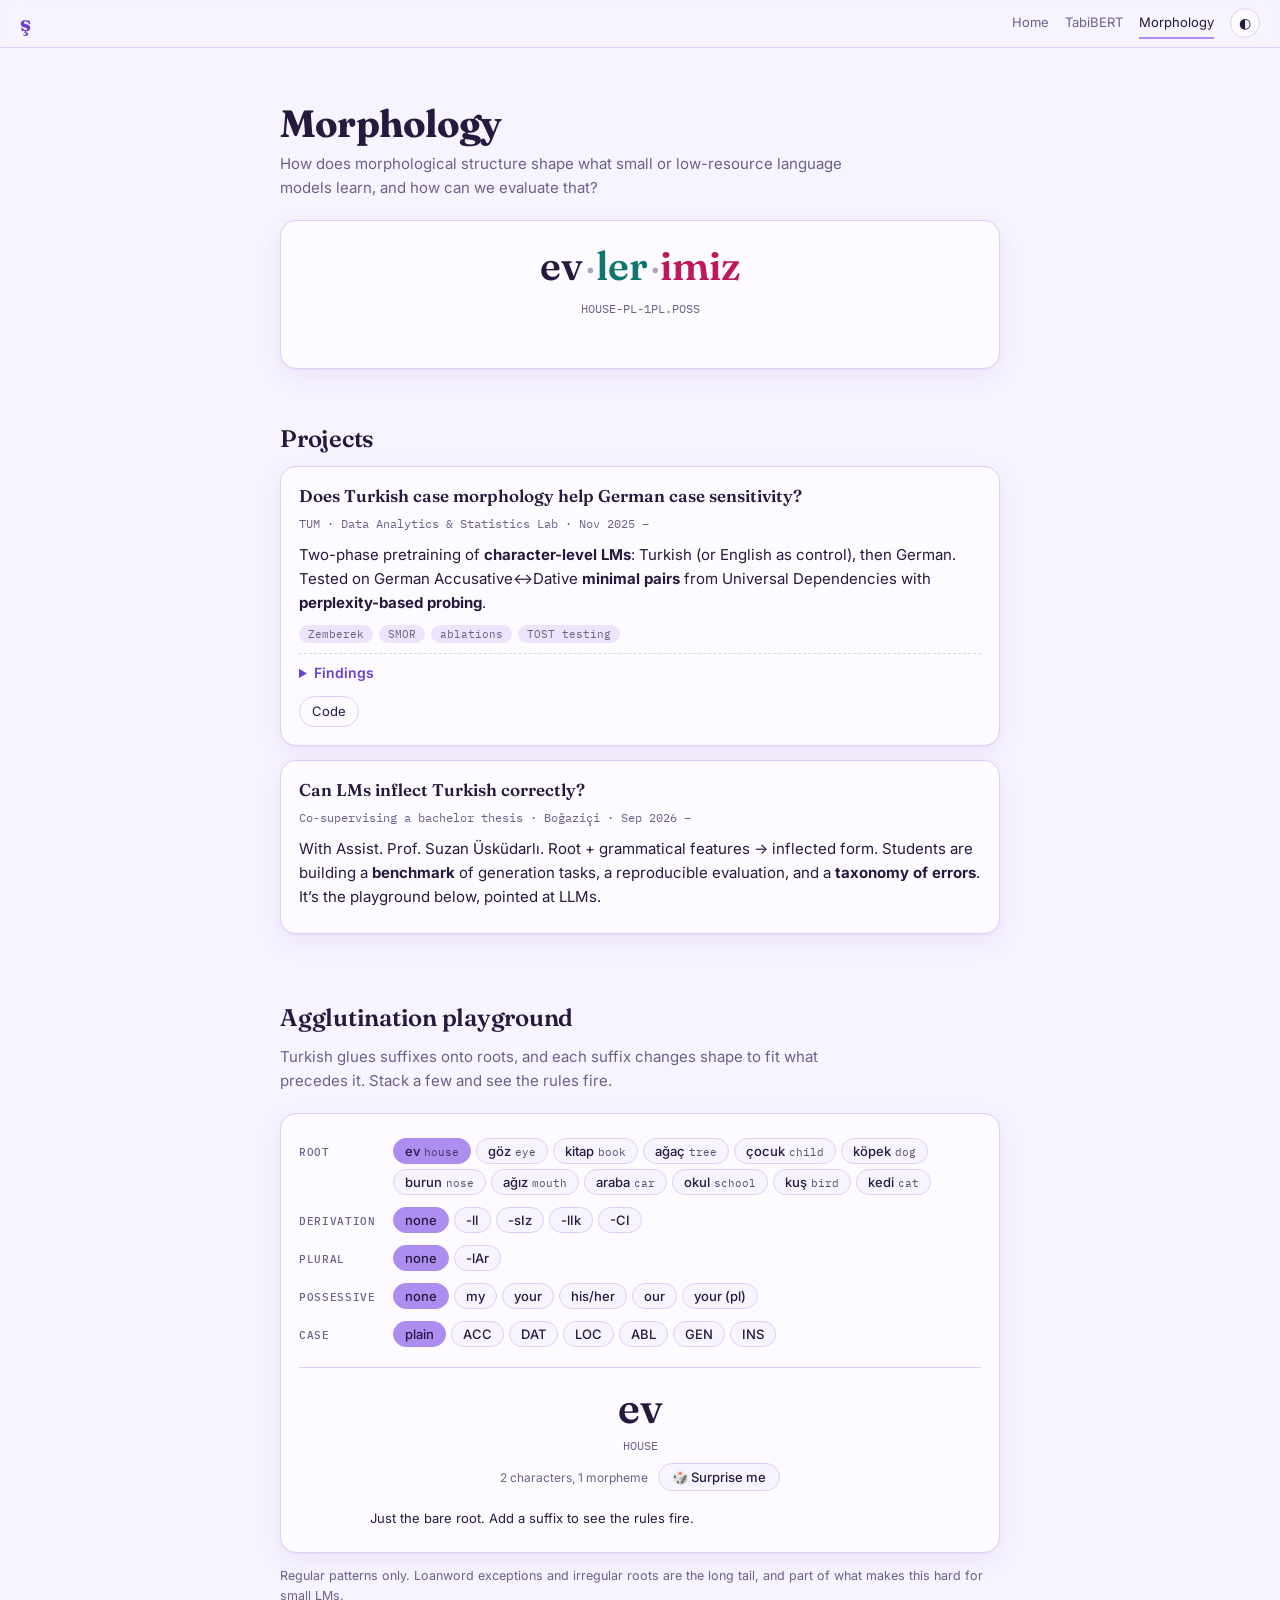
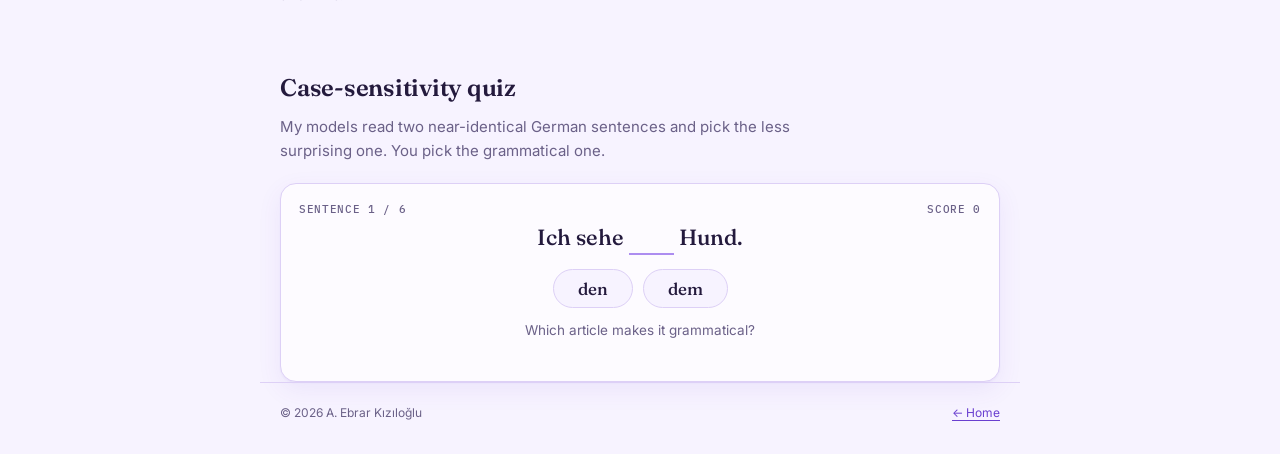
==== morphology.html @ c1b1864d "Restructure site: home, TabiBERT and Morphology pages; add photo, news, violet theme Co-Authored-By:" ====
<!doctype html>
<html lang="en">
<head>
<meta charset="utf-8">
<meta name="viewport" content="width=device-width, initial-scale=1">
<title>Morphology · A. Ebrar Kızıloğlu</title>
<meta name="description" content="Research on how morphological structure shapes what small and low-resource language models learn, with an interactive Turkish inflection playground.">
<meta property="og:title" content="Morphology research">
<meta name="theme-color" content="#ad8df0">
<link rel="icon" href="data:image/svg+xml,%3Csvg xmlns='http://www.w3.org/2000/svg' viewBox='0 0 100 100'%3E%3Crect width='100' height='100' rx='22' fill='%23ad8df0'/%3E%3Ctext x='50' y='70' font-size='62' text-anchor='middle' fill='%23241a3d' font-family='Georgia,serif'%3Eş%3C/text%3E%3C/svg%3E">
<link rel="preconnect" href="https://fonts.googleapis.com">
<link rel="preconnect" href="https://fonts.gstatic.com" crossorigin>
<link href="https://fonts.googleapis.com/css2?family=Fraunces:opsz,wght@9..144,400;9..144,600;9..144,700&family=IBM+Plex+Mono:wght@400;500&family=Inter:wght@400;500;600&display=swap" rel="stylesheet">
<link rel="stylesheet" href="style.css">
</head>
<body>

<header class="nav">
  <a class="brand" href="./" aria-label="Home">ş</a>
  <nav aria-label="Pages">
    <a href="./">Home</a>
    <a href="tabibert.html">TabiBERT</a>
    <a href="morphology.html" aria-current="page">Morphology</a>
  </nav>
  <button id="theme" class="icon-btn" aria-label="Toggle light/dark theme" title="Toggle theme">◐</button>
</header>

<main>

<section class="page-head wrap">
  <h1>Morphology</h1>
  <p class="sec-lede">How does morphological structure shape what small or low-resource language models learn, and how can we evaluate that?</p>
  <div class="stage" aria-live="polite">
    <div class="stage-word" id="heroWord" aria-label="Animated Turkish word"></div>
    <div class="stage-gloss mono" id="heroGloss"></div>
    <div class="stage-trans" id="heroTrans"></div>
  </div>
</section>

<section class="wrap" id="work">
  <h2>Projects</h2>

  <article class="card">
    <header>
      <h3>Does Turkish case morphology help German case sensitivity?</h3>
      <span class="meta">TUM · Data Analytics &amp; Statistics Lab · Nov 2025 –</span>
    </header>
    <p>Two-phase pretraining of <strong>character-level LMs</strong>: Turkish (or English as control), then German. Tested on German Accusative↔Dative <strong>minimal pairs</strong> from Universal Dependencies with <strong>perplexity-based probing</strong>.</p>
    <ul class="tags">
      <li>Zemberek</li><li>SMOR</li><li>ablations</li><li>TOST testing</li>
    </ul>
    <details>
      <summary>Findings</summary>
      <p>Phase-1 pretraining gives about <strong>+4 points</strong> of German case accuracy, with no significant advantage for Turkish over English. Embedding resets hurt English→German transfer disproportionately. With M. Di Marco, L. Bylinina and L. Edman. Paper in preparation.</p>
    </details>
    <ul class="links inline">
      <li><a href="https://github.com/ebrarkiziloglu/Crosslingual-Learnability">Code</a></li>
    </ul>
  </article>

  <article class="card" id="thesis">
    <header>
      <h3>Can LMs inflect Turkish correctly?</h3>
      <span class="meta">Co-supervising a bachelor thesis · Boğaziçi · Sep 2026 –</span>
    </header>
    <p>With Assist. Prof. Suzan Üsküdarlı. Root + grammatical features → inflected form. Students are building a <strong>benchmark</strong> of generation tasks, a reproducible evaluation, and a <strong>taxonomy of errors</strong>. It’s the playground below, pointed at LLMs.</p>
  </article>
</section>

<section id="play" class="wrap">
  <h2>Agglutination playground</h2>
  <p class="sec-lede">Turkish glues suffixes onto roots, and each suffix changes shape to fit what precedes it. Stack a few and see the rules fire.</p>

  <div class="panel">
    <div class="ctl">
      <span class="ctl-label">Root</span>
      <div class="chips" id="rootChips" role="radiogroup" aria-label="Root"></div>
    </div>
    <div class="ctl">
      <span class="ctl-label">Derivation</span>
      <div class="chips" id="derivChips" role="radiogroup" aria-label="Derivation"></div>
    </div>
    <div class="ctl">
      <span class="ctl-label">Plural</span>
      <div class="chips" id="pluralChips" role="radiogroup" aria-label="Plural"></div>
    </div>
    <div class="ctl">
      <span class="ctl-label">Possessive</span>
      <div class="chips" id="possChips" role="radiogroup" aria-label="Possessive"></div>
    </div>
    <div class="ctl">
      <span class="ctl-label">Case</span>
      <div class="chips" id="caseChips" role="radiogroup" aria-label="Case"></div>
    </div>

    <div class="result" aria-live="polite">
      <div class="result-word" id="outWord"></div>
      <div class="result-gloss mono" id="outGloss"></div>
      <div class="result-meta"><span id="outMeta"></span> <button class="btn" id="shuffle" type="button">🎲 Surprise me</button></div>
      <ul class="rules" id="outRules"></ul>
    </div>
  </div>
  <p class="fine">Regular patterns only. Loanword exceptions and irregular roots are the long tail, and part of what makes this hard for small LMs.</p>
</section>

<section id="quiz" class="wrap">
  <h2>Case-sensitivity quiz</h2>
  <p class="sec-lede">My models read two near-identical German sentences and pick the less surprising one. You pick the grammatical one.</p>
  <div class="panel quiz" id="quiz-box"></div>
</section>

</main>

<footer class="wrap foot">
  <span>© <span id="yr"></span> A. Ebrar Kızıloğlu</span>
  <a href="./">← Home</a>
</footer>

<script src="engine.js"></script>
<script src="main.js"></script>
</body>
</html>
---- style.css ----
:root {
  --bg: #f7f3ff;
  --bg-2: #ece4fd;
  --card: #fdfbff;
  --ink: #241a3d;
  --muted: #6b6188;
  --line: #ddd0f6;
  --accent: #ad8df0;          /* fills */
  --accent-ink: #241a3d;      /* text on fills */
  --accent-strong: #6a3fd0;   /* links, text accents */
  --root: #241a3d;
  --deriv: #b45309;
  --plural: #0f766e;
  --poss: #be185d;
  --case: #6a3fd0;
  --ok: #15803d;
  --bad: #b91c1c;
  --shadow: 0 1px 2px rgba(106, 63, 208, .06), 0 8px 24px rgba(106, 63, 208, .08);
  --serif: "Fraunces", Georgia, "Times New Roman", serif;
  --sans: "Inter", system-ui, -apple-system, "Segoe UI", sans-serif;
  --mono: "IBM Plex Mono", ui-monospace, Menlo, Consolas, monospace;
}
@media (prefers-color-scheme: dark) {
  :root:not([data-theme="light"]) {
    --bg: #130d22; --bg-2: #1c1432; --card: #1a1230; --ink: #f1ecfa; --muted: #a79dc2;
    --line: #2d2247; --accent-strong: #c4b0f7;
    --root: #f1ecfa; --deriv: #f3b95f; --plural: #5eead4; --poss: #f9a8d4; --case: #c4b0f7;
    --ok: #4ade80; --bad: #f87171; --shadow: 0 1px 2px rgba(0,0,0,.3), 0 8px 24px rgba(0,0,0,.25);
  }
}
:root[data-theme="dark"] {
  --bg: #130d22; --bg-2: #1c1432; --card: #1a1230; --ink: #f1ecfa; --muted: #a79dc2;
  --line: #2d2247; --accent-strong: #c4b0f7;
  --root: #f1ecfa; --deriv: #f3b95f; --plural: #5eead4; --poss: #f9a8d4; --case: #c4b0f7;
  --ok: #4ade80; --bad: #f87171; --shadow: 0 1px 2px rgba(0,0,0,.3), 0 8px 24px rgba(0,0,0,.25);
}

* { box-sizing: border-box; }
html { scroll-behavior: smooth; scroll-padding-top: 64px; }
body {
  margin: 0; background: var(--bg); color: var(--ink);
  font: 400 15px/1.6 var(--sans); -webkit-font-smoothing: antialiased;
}
a { color: var(--accent-strong); text-underline-offset: 3px; }
a:hover { text-decoration-thickness: 2px; }
.mono { font-family: var(--mono); }
.nowrap { white-space: nowrap; }
.wrap { max-width: 760px; margin: 0 auto; padding: 0 20px; }
section.wrap { padding-top: 56px; }

/* nav */
.nav {
  position: sticky; top: 0; z-index: 10; display: flex; align-items: center; gap: 16px;
  padding: 8px 20px; background: color-mix(in srgb, var(--bg) 85%, transparent);
  backdrop-filter: blur(10px); border-bottom: 1px solid var(--line);
}
.brand { font: 700 22px/1 var(--serif); color: var(--accent-strong); text-decoration: none; }
.nav nav { display: flex; gap: 16px; margin-left: auto; font-size: 13px; }
.nav nav a { color: var(--muted); text-decoration: none; white-space: nowrap; padding: 4px 0; border-bottom: 2px solid transparent; }
.nav nav a:hover { color: var(--ink); }
.nav nav a[aria-current="page"] { color: var(--ink); border-color: var(--accent); }
.icon-btn {
  border: 1px solid var(--line); background: var(--card); color: var(--ink);
  width: 30px; height: 30px; border-radius: 50%; font-size: 14px; cursor: pointer;
}

/* hero (home) */
.hero { padding-top: 48px; }
.hero-top { display: flex; align-items: center; gap: 20px; margin-bottom: 18px; }
.avatar {
  width: 104px; height: 104px; border-radius: 50%; object-fit: cover; object-position: 50% 30%;
  border: 3px solid var(--accent); box-shadow: var(--shadow); flex: none; background: var(--bg-2);
}
.eyebrow { font: 500 11px var(--mono); letter-spacing: .08em; text-transform: uppercase; color: var(--muted); margin: 0 0 6px; }
h1 { font: 700 clamp(30px, 5.5vw, 44px)/1.05 var(--serif); letter-spacing: -.02em; margin: 0; }
.intro { max-width: 60ch; margin: 0 0 18px; color: var(--ink); }
.intro strong { font-weight: 600; }

.links { list-style: none; display: flex; flex-wrap: wrap; gap: 6px 8px; padding: 0; margin: 0; }
.links a {
  display: inline-block; padding: 4px 12px; border: 1px solid var(--line); border-radius: 999px;
  color: var(--ink); text-decoration: none; font-size: 13px; background: var(--card);
}
.links a:hover { border-color: var(--accent); background: var(--bg-2); }
.links.inline { margin-top: 12px; }
.links a.primary { background: var(--accent); border-color: var(--accent); color: var(--accent-ink); font-weight: 500; }

/* morphemes */
.m { display: inline-block; }
.m + .m::before { content: "·"; color: var(--muted); font-weight: 400; margin: 0 .04em; opacity: .55; }
.m-root { color: var(--root); }
.m-deriv { color: var(--deriv); }
.m-plural { color: var(--plural); }
.m-poss { color: var(--poss); }
.m-case { color: var(--case); }
.pop { animation: pop .45s cubic-bezier(.2, 1.4, .4, 1) both; }
@keyframes pop { from { opacity: 0; transform: translateY(8px) scale(.85); } to { opacity: 1; transform: none; } }

/* headings */
h2 { font: 600 clamp(19px, 3vw, 24px)/1.2 var(--serif); margin: 0 0 12px; letter-spacing: -.01em; }
h2 .num { font: 500 12px var(--mono); color: var(--muted); margin-right: 8px; vertical-align: middle; }
h3 { font: 600 17px/1.3 var(--serif); margin: 0 0 4px; }
.sec-lede { color: var(--muted); max-width: 64ch; margin: 0 0 20px; }
.fine { font-size: 12.5px; color: var(--muted); }
.page-head { padding-top: 48px; }
.page-head h1 { font-size: clamp(28px, 5vw, 38px); margin-bottom: 8px; }
.page-head .sec-lede { margin-bottom: 0; }

.panel, .card, .tile, .news {
  background: var(--card); border: 1px solid var(--line); border-radius: 16px; padding: 18px; box-shadow: var(--shadow);
}
.card { margin-bottom: 14px; }
.card header { margin-bottom: 8px; }
.card p { margin: 6px 0; }
.meta { font: 400 11.5px var(--mono); color: var(--muted); }
.tags { list-style: none; display: flex; flex-wrap: wrap; gap: 6px; padding: 0; margin: 10px 0 0; }
.tags li { font: 400 11px var(--mono); padding: 2px 9px; border-radius: 999px; background: var(--bg-2); color: var(--muted); }
details { margin-top: 10px; border-top: 1px dashed var(--line); padding-top: 8px; }
summary { cursor: pointer; font-weight: 600; color: var(--accent-strong); font-size: 14px; }

/* news */
.news-list { list-style: none; margin: 0; padding: 0; }
.news-list li { display: flex; gap: 14px; padding: 8px 0; border-top: 1px solid var(--line); }
.news-list li:first-child { border-top: 0; padding-top: 0; }
.news-list li:last-child { padding-bottom: 0; }
.news-date { flex: 0 0 74px; font: 500 12px var(--mono); color: var(--muted); padding-top: 2px; }
.news-list .hot .news-text { font-weight: 500; }
.badge { font: 500 10px var(--mono); text-transform: uppercase; letter-spacing: .06em; background: var(--accent); color: var(--accent-ink); border-radius: 999px; padding: 1px 8px; margin-right: 6px; vertical-align: 1px; }

/* tiles */
.tiles { display: grid; grid-template-columns: repeat(auto-fit, minmax(260px, 1fr)); gap: 14px; }
.tile { display: block; text-decoration: none; color: var(--ink); transition: transform .15s, border-color .15s; }
.tile:hover { transform: translateY(-2px); border-color: var(--accent); }
.tile-top { display: flex; align-items: center; gap: 12px; margin-bottom: 8px; }
.tile img { width: 48px; height: 48px; border-radius: 12px; }
.tile .word { font: 600 22px var(--serif); }
.tile p { margin: 0; color: var(--muted); font-size: 14px; }
.tile .go { display: inline-block; margin-top: 10px; color: var(--accent-strong); font-weight: 500; font-size: 13px; }

/* compact timeline */
.rows { list-style: none; margin: 0; padding: 0; }
.rows li { display: flex; gap: 14px; padding: 8px 0; border-top: 1px solid var(--line); }
.rows li:first-child { border-top: 0; }
.rows .when { flex: 0 0 96px; font: 400 12px var(--mono); color: var(--muted); padding-top: 2px; }
.rows .what b { font-weight: 600; }
.rows .what span { color: var(--muted); }
@media (max-width: 520px) { .rows li, .news-list li { flex-direction: column; gap: 0; } }

/* model hero (TabiBERT page) */
.model-head { display: flex; gap: 20px; align-items: center; }
.model-head img { width: 112px; height: 112px; border-radius: 24px; box-shadow: var(--shadow); flex: none; }
@media (max-width: 520px) { .model-head { flex-direction: column; align-items: flex-start; } }
.uses { display: grid; grid-template-columns: repeat(auto-fit, minmax(210px, 1fr)); gap: 12px; }
.use { background: var(--card); border: 1px solid var(--line); border-radius: 14px; padding: 14px; }
.use h3 { font-size: 15px; margin-bottom: 4px; }
.use p { margin: 0; font-size: 13.5px; color: var(--muted); }
pre {
  background: var(--bg-2); border: 1px solid var(--line); border-radius: 12px; padding: 14px;
  overflow-x: auto; font: 400 12.5px/1.55 var(--mono); margin: 0;
}

/* playground */
.ctl { display: flex; gap: 12px; align-items: flex-start; padding: 6px 0; }
.ctl-label { flex: 0 0 82px; font: 500 11px var(--mono); text-transform: uppercase; letter-spacing: .06em; color: var(--muted); padding-top: 7px; }
.chips { display: flex; flex-wrap: wrap; gap: 5px; }
.chip {
  font: 500 13px var(--sans); padding: 4px 11px; border-radius: 999px; cursor: pointer;
  border: 1px solid var(--line); background: var(--bg); color: var(--ink);
}
.chip:hover { border-color: var(--accent); }
.chip[aria-checked="true"] { background: var(--accent); color: var(--accent-ink); border-color: var(--accent); }
.chip small { font: 400 10.5px var(--mono); opacity: .75; margin-left: 4px; }
@media (max-width: 560px) { .ctl { flex-direction: column; gap: 2px; } .ctl-label { padding-top: 0; } }

.stage { background: var(--card); border: 1px solid var(--line); border-radius: 16px; padding: 22px 16px; text-align: center; box-shadow: var(--shadow); margin-top: 20px; }
.stage-word { font: 600 clamp(24px, 6vw, 40px)/1.15 var(--serif); min-height: 1.3em; overflow-wrap: anywhere; }
.stage-gloss { font-size: 12px; color: var(--muted); margin-top: 4px; min-height: 1.5em; }
.stage-trans { font: italic 400 16px var(--serif); margin-top: 4px; min-height: 1.5em; }

.result { margin-top: 14px; padding-top: 16px; border-top: 1px solid var(--line); text-align: center; }
.result-word { font: 600 clamp(26px, 6vw, 42px)/1.15 var(--serif); overflow-wrap: anywhere; }
.result-gloss { font-size: 12px; color: var(--muted); margin-top: 4px; }
.result-meta { font-size: 12px; color: var(--muted); margin-top: 8px; display: flex; gap: 10px; justify-content: center; align-items: center; flex-wrap: wrap; }
.rules { list-style: none; padding: 0; margin: 12px auto 0; max-width: 540px; text-align: left; font-size: 13px; }
.rules li { padding: 5px 0; border-bottom: 1px dotted var(--line); display: flex; gap: 10px; }
.rules li:last-child { border: 0; }
.rules .tag { flex: 0 0 auto; font: 500 11px var(--mono); color: var(--accent-strong); background: var(--bg-2); border-radius: 6px; padding: 1px 7px; height: fit-content; margin-top: 2px; }
.btn {
  font: 500 13px var(--sans); border: 1px solid var(--line); background: var(--bg); color: var(--ink);
  border-radius: 999px; padding: 5px 13px; cursor: pointer;
}
.btn:hover { border-color: var(--accent); }

/* stats */
.grid { display: grid; gap: 12px; }
.stats { grid-template-columns: repeat(auto-fit, minmax(150px, 1fr)); }
.stat { background: var(--card); border: 1px solid var(--line); border-radius: 14px; padding: 14px; }
.big { font: 700 30px/1.05 var(--serif); color: var(--accent-strong); font-variant-numeric: tabular-nums; }
.cap { font-size: 12.5px; color: var(--muted); margin-top: 4px; }

/* quiz */
.quiz-q { font: 500 clamp(18px, 3.5vw, 22px)/1.4 var(--serif); text-align: center; margin: 6px 0 14px; }
.blank { display: inline-block; min-width: 3ch; border-bottom: 2px solid var(--accent); text-align: center; padding: 0 6px; }
.quiz-opts { display: flex; gap: 10px; justify-content: center; }
.quiz-opts .btn { font-size: 17px; padding: 8px 24px; font-family: var(--serif); }
.quiz-opts .btn.right { border-color: var(--ok); background: color-mix(in srgb, var(--ok) 18%, var(--bg)); }
.quiz-opts .btn.wrong { border-color: var(--bad); background: color-mix(in srgb, var(--bad) 15%, var(--bg)); }
.quiz-fb { min-height: 3.2em; text-align: center; margin: 12px auto 0; max-width: 500px; font-size: 13.5px; color: var(--muted); }
.quiz-top { display: flex; justify-content: space-between; font: 500 11px var(--mono); color: var(--muted); text-transform: uppercase; letter-spacing: .06em; }
.quiz-end { text-align: center; padding: 10px 0; }
.quiz-end .big { font-size: 42px; }

.contact { text-align: center; padding-bottom: 32px; }
.contact p { color: var(--muted); margin: 6px 0 12px; }
.big-btn { font-size: 15px; padding: 9px 22px; background: var(--accent); color: var(--accent-ink); border-color: var(--accent); text-decoration: none; display: inline-block; font-weight: 500; }
.foot { display: flex; justify-content: space-between; padding-top: 20px; padding-bottom: 32px; border-top: 1px solid var(--line); font-size: 12px; color: var(--muted); }

:focus-visible { outline: 3px solid var(--accent-strong); outline-offset: 2px; }
@media (prefers-reduced-motion: reduce) {
  html { scroll-behavior: auto; }
  .pop { animation: none; }
  .tile { transition: none; }
}
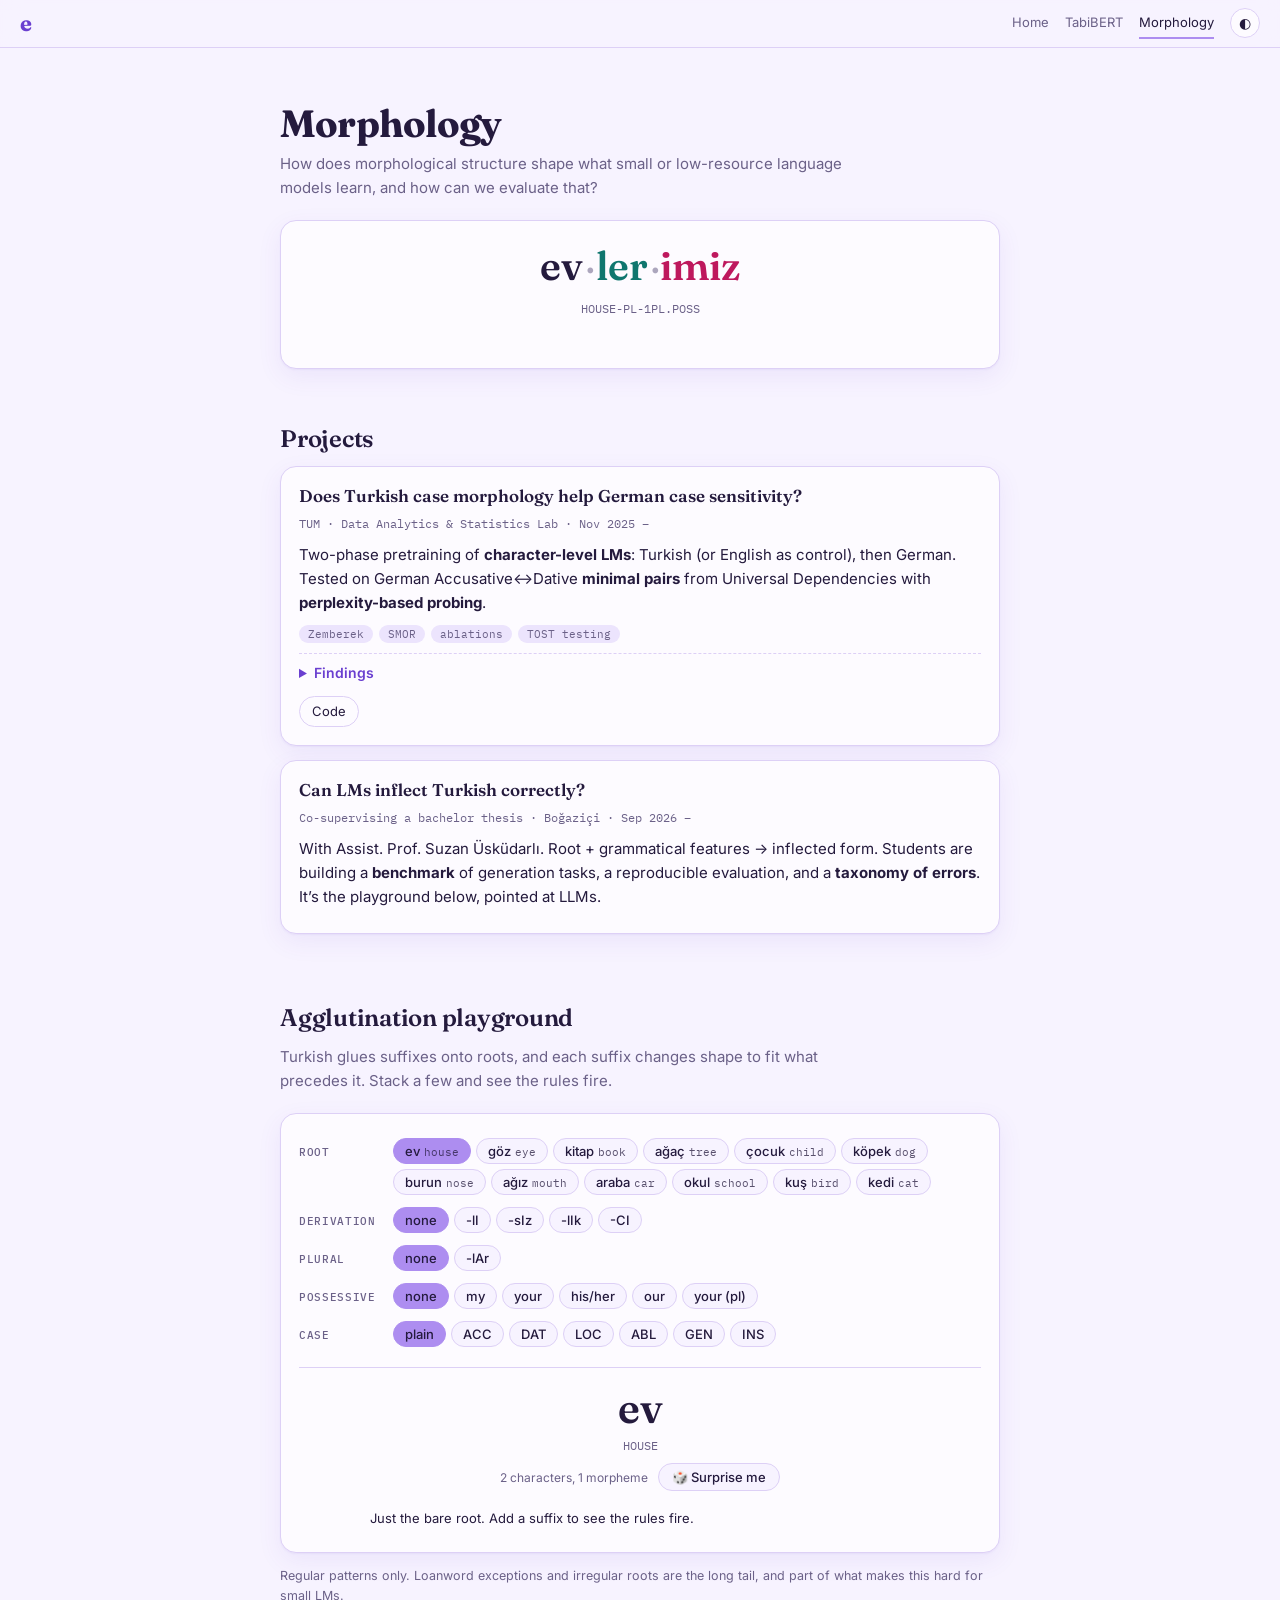
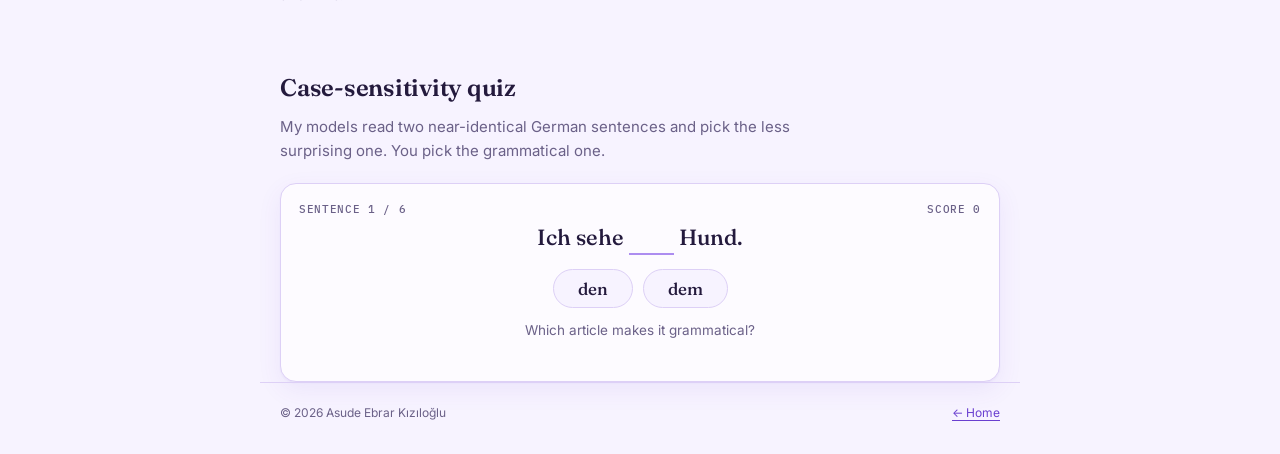
==== commit 5d28a32d: "Update site: nav logo "e", photo, page and style tweaks Co-Authored-By: Claude Sonnet 5.5 <noreply@a" ====
--- a/morphology.html
+++ b/morphology.html
@@ -7,7 +7,7 @@
 <meta name="description" content="Research on how morphological structure shapes what small and low-resource language models learn, with an interactive Turkish inflection playground.">
 <meta property="og:title" content="Morphology research">
 <meta name="theme-color" content="#ad8df0">
-<link rel="icon" href="data:image/svg+xml,%3Csvg xmlns='http://www.w3.org/2000/svg' viewBox='0 0 100 100'%3E%3Crect width='100' height='100' rx='22' fill='%23ad8df0'/%3E%3Ctext x='50' y='70' font-size='62' text-anchor='middle' fill='%23241a3d' font-family='Georgia,serif'%3Eş%3C/text%3E%3C/svg%3E">
+<link rel="icon" href="data:image/svg+xml,%3Csvg xmlns='http://www.w3.org/2000/svg' viewBox='0 0 100 100'%3E%3Crect width='100' height='100' rx='22' fill='%23ad8df0'/%3E%3Ctext x='50' y='70' font-size='62' text-anchor='middle' fill='%23241a3d' font-family='Georgia,serif'%3Ee%3C/text%3E%3C/svg%3E">
 <link rel="preconnect" href="https://fonts.googleapis.com">
 <link rel="preconnect" href="https://fonts.gstatic.com" crossorigin>
 <link href="https://fonts.googleapis.com/css2?family=Fraunces:opsz,wght@9..144,400;9..144,600;9..144,700&family=IBM+Plex+Mono:wght@400;500&family=Inter:wght@400;500;600&display=swap" rel="stylesheet">
@@ -16,7 +16,7 @@
 <body>
 
 <header class="nav">
-  <a class="brand" href="./" aria-label="Home">ş</a>
+  <a class="brand" href="./" aria-label="Home">e</a>
   <nav aria-label="Pages">
     <a href="./">Home</a>
     <a href="tabibert.html">TabiBERT</a>
@@ -54,7 +54,7 @@
       <p>Phase-1 pretraining gives about <strong>+4 points</strong> of German case accuracy, with no significant advantage for Turkish over English. Embedding resets hurt English→German transfer disproportionately. With M. Di Marco, L. Bylinina and L. Edman. Paper in preparation.</p>
     </details>
     <ul class="links inline">
-      <li><a href="https://github.com/ebrarkiziloglu/Crosslingual-Learnability">Code</a></li>
+      <li><a href="https://github.com/ebrarkiziloglu/Morphological-Transfer">Code</a></li>
     </ul>
   </article>
 
@@ -112,7 +112,7 @@
 </main>
 
 <footer class="wrap foot">
-  <span>© <span id="yr"></span> A. Ebrar Kızıloğlu</span>
+  <span>© <span id="yr"></span> Asude Ebrar Kızıloğlu</span>
   <a href="./">← Home</a>
 </footer>
 
--- a/style.css
+++ b/style.css
@@ -66,14 +66,20 @@
 
 /* hero (home) */
 .hero { padding-top: 48px; }
-.hero-top { display: flex; align-items: center; gap: 20px; margin-bottom: 18px; }
+.hero-cols { display: grid; grid-template-columns: 240px minmax(0, 1fr); gap: 32px; align-items: start; margin-top: 24px; }
+.hero-left { display: flex; flex-direction: column; align-items: center; text-align: center; gap: 12px; }
+.hero-left .links { justify-content: center; }
 .avatar {
-  width: 104px; height: 104px; border-radius: 50%; object-fit: cover; object-position: 50% 30%;
+  width: 220px; height: 220px; border-radius: 50%; object-fit: cover; object-position: 50% 30%;
   border: 3px solid var(--accent); box-shadow: var(--shadow); flex: none; background: var(--bg-2);
 }
-.eyebrow { font: 500 11px var(--mono); letter-spacing: .08em; text-transform: uppercase; color: var(--muted); margin: 0 0 6px; }
+.eyebrow { font: 500 11px var(--mono); letter-spacing: .08em; text-transform: uppercase; color: var(--muted); margin: 0; }
 h1 { font: 700 clamp(30px, 5.5vw, 44px)/1.05 var(--serif); letter-spacing: -.02em; margin: 0; }
-.intro { max-width: 60ch; margin: 0 0 18px; color: var(--ink); }
+.intro { max-width: 60ch; margin: 0; color: var(--ink); font-size: 16px; line-height: 1.7; }
+@media (max-width: 640px) {
+  .hero-cols { grid-template-columns: 1fr; gap: 20px; }
+  .avatar { width: 180px; height: 180px; }
+}
 .intro strong { font-weight: 600; }
 
 .links { list-style: none; display: flex; flex-wrap: wrap; gap: 6px 8px; padding: 0; margin: 0; }
@@ -117,6 +123,16 @@
 .tags li { font: 400 11px var(--mono); padding: 2px 9px; border-radius: 999px; background: var(--bg-2); color: var(--muted); }
 details { margin-top: 10px; border-top: 1px dashed var(--line); padding-top: 8px; }
 summary { cursor: pointer; font-weight: 600; color: var(--accent-strong); font-size: 14px; }
+
+/* borderless 3-column list: when | what | where */
+.rows3 { list-style: none; margin: 0; padding: 0; }
+.rows3 li { display: grid; grid-template-columns: 96px minmax(0, 1.25fr) minmax(0, 1fr); column-gap: 20px; padding: 6px 0; }
+.c-when { font: 400 12px var(--mono); color: var(--muted); padding-top: 2px; }
+.c-what { font-weight: 600; }
+.c-where { color: var(--muted); }
+@media (max-width: 560px) {
+  .rows3 li { grid-template-columns: 1fr; row-gap: 0; padding: 8px 0; }
+}
 
 /* news */
 .news-list { list-style: none; margin: 0; padding: 0; }
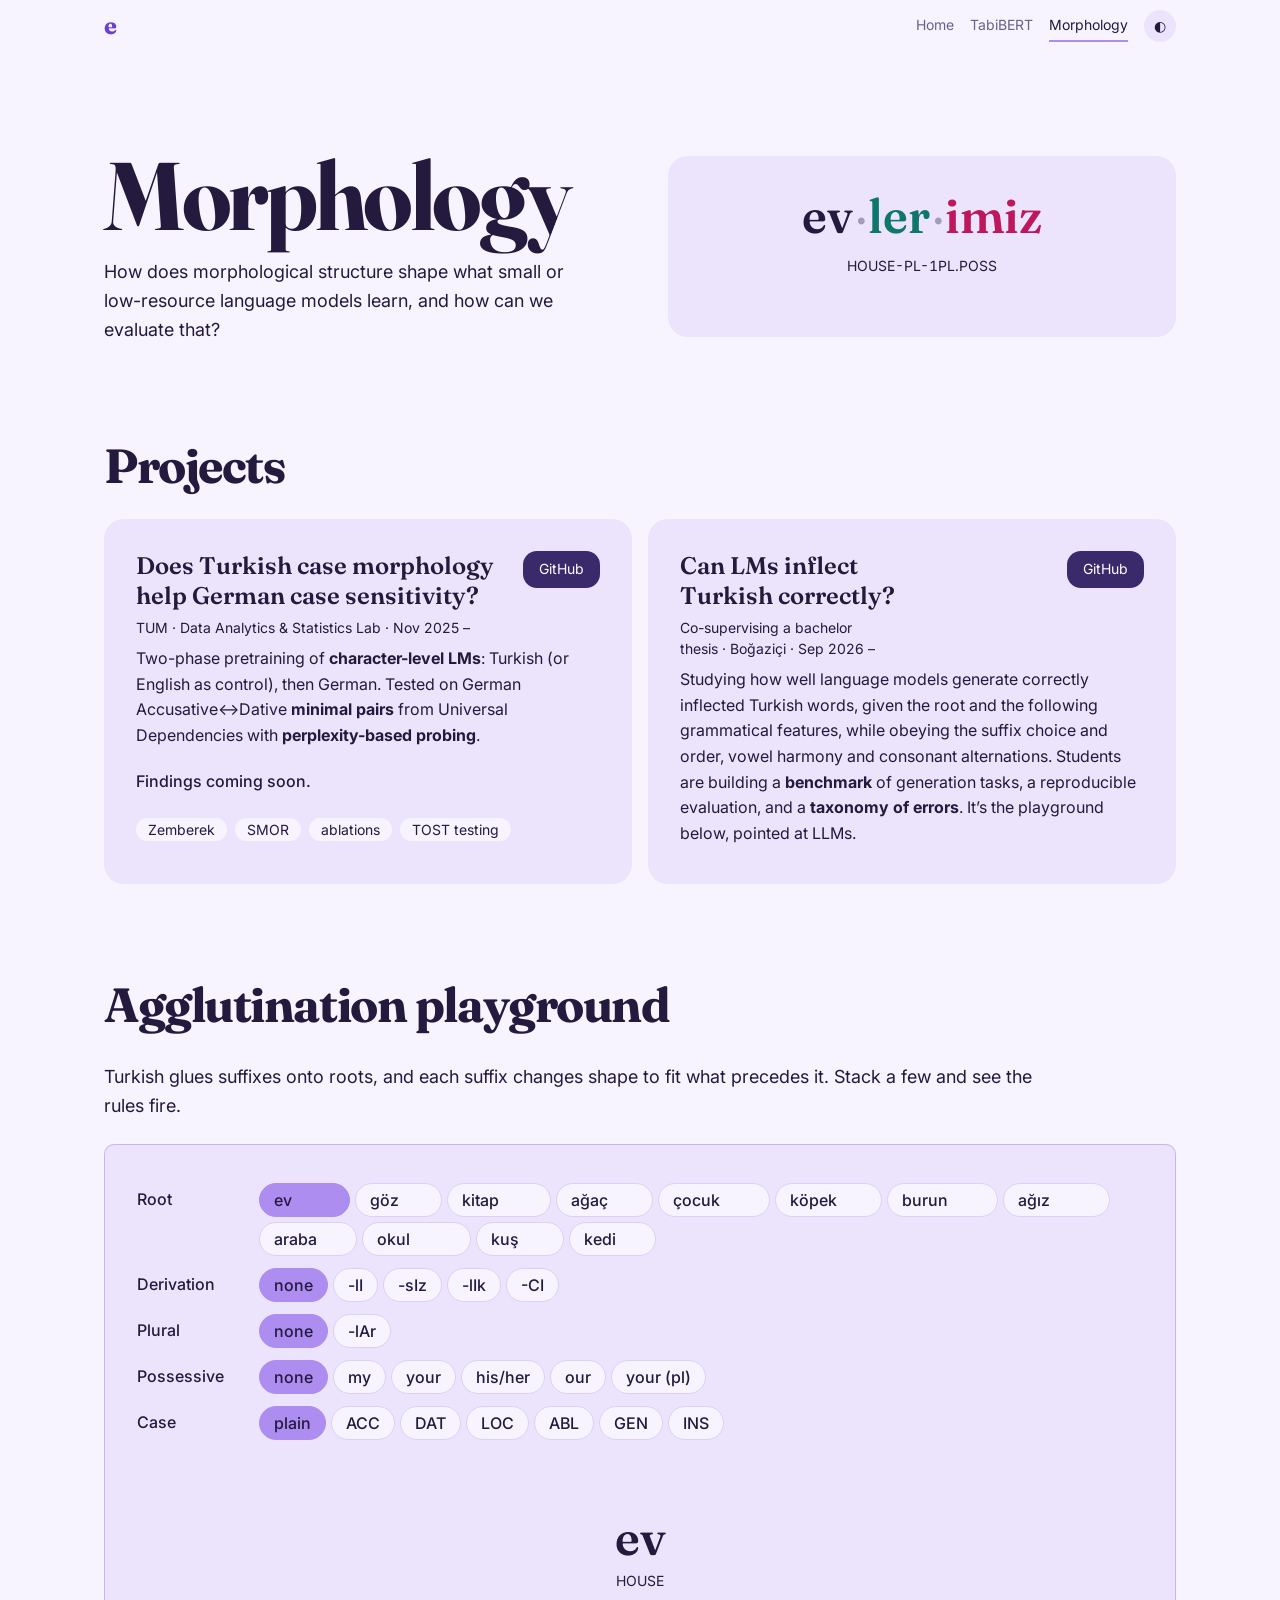
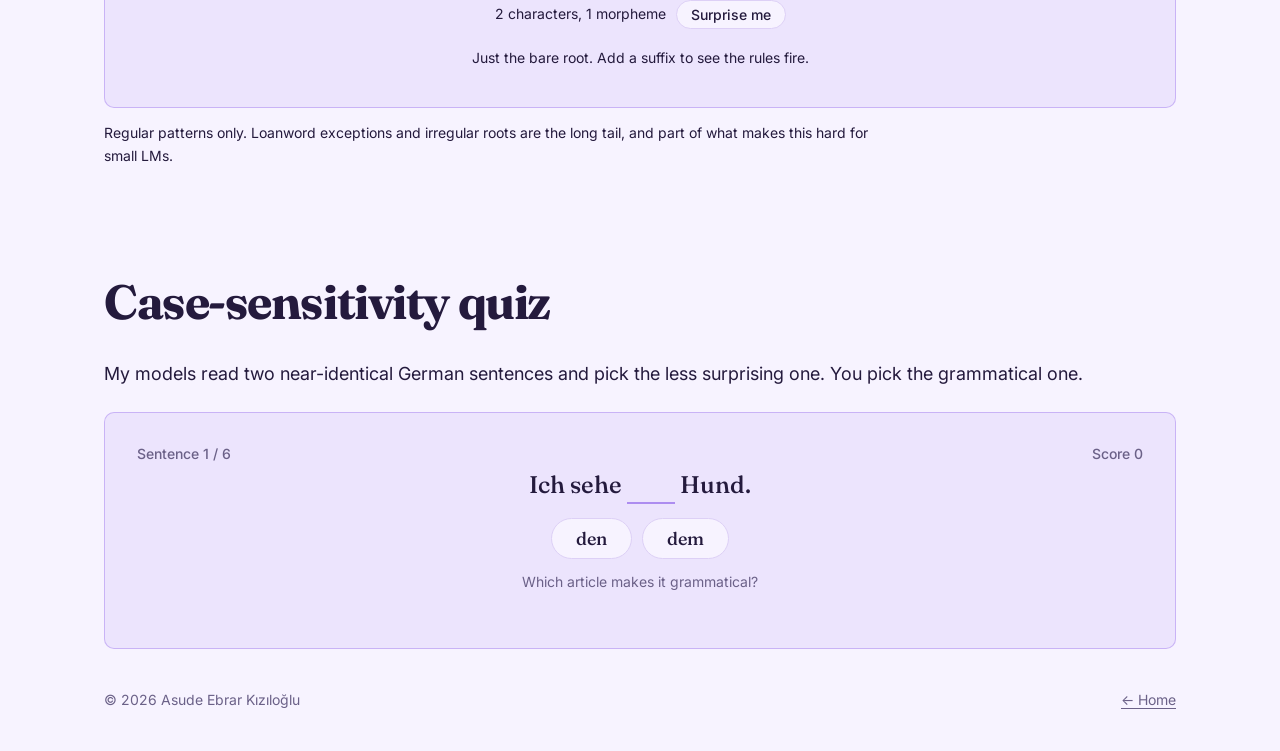
==== commit 392aa74a: "Redesign pass: rounded-square photo, wider layout, Explore column, places photos, phone fixes - Roun" ====
--- a/morphology.html
+++ b/morphology.html
@@ -10,10 +10,11 @@
 <link rel="icon" href="data:image/svg+xml,%3Csvg xmlns='http://www.w3.org/2000/svg' viewBox='0 0 100 100'%3E%3Crect width='100' height='100' rx='22' fill='%23ad8df0'/%3E%3Ctext x='50' y='70' font-size='62' text-anchor='middle' fill='%23241a3d' font-family='Georgia,serif'%3Ee%3C/text%3E%3C/svg%3E">
 <link rel="preconnect" href="https://fonts.googleapis.com">
 <link rel="preconnect" href="https://fonts.gstatic.com" crossorigin>
-<link href="https://fonts.googleapis.com/css2?family=Fraunces:opsz,wght@9..144,400;9..144,600;9..144,700&family=IBM+Plex+Mono:wght@400;500&family=Inter:wght@400;500;600&display=swap" rel="stylesheet">
+<link href="https://fonts.googleapis.com/css2?family=Fraunces:opsz,wght@9..144,400;9..144,600;9..144,700&family=Inter:wght@400;500;600&display=swap" rel="stylesheet">
 <link rel="stylesheet" href="style.css">
 </head>
 <body>
+<a class="skip" href="#main">Skip to content</a>
 
 <header class="nav">
   <a class="brand" href="./" aria-label="Home">e</a>
@@ -25,11 +26,13 @@
   <button id="theme" class="icon-btn" aria-label="Toggle light/dark theme" title="Toggle theme">◐</button>
 </header>
 
-<main>
+<main id="main">
 
-<section class="page-head wrap">
-  <h1>Morphology</h1>
-  <p class="sec-lede">How does morphological structure shape what small or low-resource language models learn, and how can we evaluate that?</p>
+<section class="page-head split wrap">
+  <div>
+    <h1>Morphology</h1>
+    <p class="sec-lede">How does morphological structure shape what small or low-resource language models learn, and how can we evaluate that?</p>
+  </div>
   <div class="stage" aria-live="polite">
     <div class="stage-word" id="heroWord" aria-label="Animated Turkish word"></div>
     <div class="stage-gloss mono" id="heroGloss"></div>
@@ -42,28 +45,34 @@
 
   <article class="card">
     <header>
-      <h3>Does Turkish case morphology help German case sensitivity?</h3>
-      <span class="meta">TUM · Data Analytics &amp; Statistics Lab · Nov 2025 –</span>
+      <div>
+        <h3>Does Turkish case morphology help German case sensitivity?</h3>
+        <span class="meta">TUM · Data Analytics &amp; Statistics Lab · Nov 2025 –</span>
+      </div>
+      <ul class="links">
+        <li><a href="https://github.com/ebrarkiziloglu/Morphological-Transfer">GitHub</a></li>
+      </ul>
     </header>
     <p>Two-phase pretraining of <strong>character-level LMs</strong>: Turkish (or English as control), then German. Tested on German Accusative↔Dative <strong>minimal pairs</strong> from Universal Dependencies with <strong>perplexity-based probing</strong>.</p>
+    <p class="soon">Findings coming soon.</p>
     <ul class="tags">
       <li>Zemberek</li><li>SMOR</li><li>ablations</li><li>TOST testing</li>
-    </ul>
-    <details>
-      <summary>Findings</summary>
-      <p>Phase-1 pretraining gives about <strong>+4 points</strong> of German case accuracy, with no significant advantage for Turkish over English. Embedding resets hurt English→German transfer disproportionately. With M. Di Marco, L. Bylinina and L. Edman. Paper in preparation.</p>
-    </details>
-    <ul class="links inline">
-      <li><a href="https://github.com/ebrarkiziloglu/Morphological-Transfer">Code</a></li>
     </ul>
   </article>
 
   <article class="card" id="thesis">
     <header>
+      <div>
       <h3>Can LMs inflect Turkish correctly?</h3>
       <span class="meta">Co-supervising a bachelor thesis · Boğaziçi · Sep 2026 –</span>
+    </div>
+    <ul class="links">
+      <li><a>GitHub</a></li>
+    </ul>
     </header>
-    <p>With Assist. Prof. Suzan Üsküdarlı. Root + grammatical features → inflected form. Students are building a <strong>benchmark</strong> of generation tasks, a reproducible evaluation, and a <strong>taxonomy of errors</strong>. It’s the playground below, pointed at LLMs.</p>
+    <p>
+      Studying how well language models generate correctly inflected Turkish words, given the root and the following grammatical features, while obeying the suffix choice and order, vowel harmony and consonant alternations.
+      Students are building a <strong>benchmark</strong> of generation tasks, a reproducible evaluation, and a <strong>taxonomy of errors</strong>. It’s the playground below, pointed at LLMs.</p>
   </article>
 </section>
 
@@ -96,7 +105,7 @@
     <div class="result" aria-live="polite">
       <div class="result-word" id="outWord"></div>
       <div class="result-gloss mono" id="outGloss"></div>
-      <div class="result-meta"><span id="outMeta"></span> <button class="btn" id="shuffle" type="button">🎲 Surprise me</button></div>
+      <div class="result-meta"><span id="outMeta"></span> <button class="btn" id="shuffle" type="button">Surprise me</button></div>
       <ul class="rules" id="outRules"></ul>
     </div>
   </div>
@@ -106,7 +115,7 @@
 <section id="quiz" class="wrap">
   <h2>Case-sensitivity quiz</h2>
   <p class="sec-lede">My models read two near-identical German sentences and pick the less surprising one. You pick the grammatical one.</p>
-  <div class="panel quiz" id="quiz-box"></div>
+  <div class="panel quiz" id="quiz-box" data-ui></div>
 </section>
 
 </main>
--- a/style.css
+++ b/style.css
@@ -15,10 +15,11 @@
   --case: #6a3fd0;
   --ok: #15803d;
   --bad: #b91c1c;
-  --shadow: 0 1px 2px rgba(106, 63, 208, .06), 0 8px 24px rgba(106, 63, 208, .08);
+  --shadow: none;
   --serif: "Fraunces", Georgia, "Times New Roman", serif;
   --sans: "Inter", system-ui, -apple-system, "Segoe UI", sans-serif;
-  --mono: "IBM Plex Mono", ui-monospace, Menlo, Consolas, monospace;
+  --mono: "Inter", system-ui, sans-serif;   /* labels use the text face; real code uses --code */
+  --code: ui-monospace, "SF Mono", Menlo, Consolas, monospace; /* taste-skill-ignore: real code blocks */
 }
 @media (prefers-color-scheme: dark) {
   :root:not([data-theme="light"]) {
@@ -39,56 +40,64 @@
 html { scroll-behavior: smooth; scroll-padding-top: 64px; }
 body {
   margin: 0; background: var(--bg); color: var(--ink);
-  font: 400 15px/1.6 var(--sans); -webkit-font-smoothing: antialiased;
+  font: 400 16px/1.6 var(--sans); -webkit-font-smoothing: antialiased;
 }
 a { color: var(--accent-strong); text-underline-offset: 3px; }
 a:hover { text-decoration-thickness: 2px; }
-.mono { font-family: var(--mono); }
+.mono { font-family: var(--mono); font-variant-numeric: tabular-nums; } /* taste-skill-ignore */
+h1, h2, h3 { text-wrap: balance; }
+p { text-wrap: pretty; }
+:root { color-scheme: light dark; }
+:root[data-theme="light"] { color-scheme: light; }
+:root[data-theme="dark"] { color-scheme: dark; }
+.skip { position: absolute; left: 16px; top: -48px; background: var(--accent); color: var(--accent-ink); padding: 8px 14px; border-radius: 10px; z-index: 20; text-decoration: none; font-weight: 500; }
+.skip:focus { top: 12px; }
+button, a, .chip { touch-action: manipulation; -webkit-tap-highlight-color: transparent; }
 .nowrap { white-space: nowrap; }
-.wrap { max-width: 760px; margin: 0 auto; padding: 0 20px; }
-section.wrap { padding-top: 56px; }
+.wrap { max-width: 1120px; margin: 0 auto; padding: 0 24px; }
+section.wrap { padding-top: 96px; }
 
 /* nav */
 .nav {
   position: sticky; top: 0; z-index: 10; display: flex; align-items: center; gap: 16px;
-  padding: 8px 20px; background: color-mix(in srgb, var(--bg) 85%, transparent);
-  backdrop-filter: blur(10px); border-bottom: 1px solid var(--line);
-}
-.brand { font: 700 22px/1 var(--serif); color: var(--accent-strong); text-decoration: none; }
-.nav nav { display: flex; gap: 16px; margin-left: auto; font-size: 13px; }
+  padding: 10px max(24px, calc((100% - 1120px) / 2 + 24px)); background: var(--bg);
+}
+.brand { font: 700 24px/1 var(--serif); color: var(--accent-strong); text-decoration: none; }
+.nav nav { display: flex; gap: 16px; margin-left: auto; font-size: 14px; }
 .nav nav a { color: var(--muted); text-decoration: none; white-space: nowrap; padding: 4px 0; border-bottom: 2px solid transparent; }
 .nav nav a:hover { color: var(--ink); }
 .nav nav a[aria-current="page"] { color: var(--ink); border-color: var(--accent); }
 .icon-btn {
-  border: 1px solid var(--line); background: var(--card); color: var(--ink);
-  width: 30px; height: 30px; border-radius: 50%; font-size: 14px; cursor: pointer;
+  border: 0; background: var(--bg-2); color: var(--ink);
+  width: 32px; height: 32px; border-radius: 50%; font-size: 14px; cursor: pointer;
 }
 
 /* hero (home) */
-.hero { padding-top: 48px; }
-.hero-cols { display: grid; grid-template-columns: 240px minmax(0, 1fr); gap: 32px; align-items: start; margin-top: 24px; }
-.hero-left { display: flex; flex-direction: column; align-items: center; text-align: center; gap: 12px; }
-.hero-left .links { justify-content: center; }
+.hero { padding-top: 72px; }
+.hero-cols { display: grid; grid-template-columns: 260px minmax(0, 1fr); gap: 48px; align-items: start; margin-top: 48px; }
+.hero-left { display: flex; flex-direction: column; align-items: flex-start; gap: 16px; }
 .avatar {
-  width: 220px; height: 220px; border-radius: 50%; object-fit: cover; object-position: 50% 30%;
-  border: 3px solid var(--accent); box-shadow: var(--shadow); flex: none; background: var(--bg-2);
-}
-.eyebrow { font: 500 11px var(--mono); letter-spacing: .08em; text-transform: uppercase; color: var(--muted); margin: 0; }
-h1 { font: 700 clamp(30px, 5.5vw, 44px)/1.05 var(--serif); letter-spacing: -.02em; margin: 0; }
-.intro { max-width: 60ch; margin: 0; color: var(--ink); font-size: 16px; line-height: 1.7; }
+  width: 280px; height: 280px; max-width: 100%; border-radius: 32px; object-fit: cover; object-position: 50% 30%;
+  flex: none; background: var(--bg-2);
+}
+.role { font: 400 clamp(18px, 2.6vw, 24px)/1.3 var(--sans); color: var(--ink); margin: 16px 0 0; max-width: 34ch; }
+h1 { font: 700 clamp(40px, 8vw, 84px)/.98 var(--serif); letter-spacing: -.035em; margin: 0; }
+.intro { max-width: 56ch; margin: 0; color: var(--ink); font-size: 18px; line-height: 1.6; }
 @media (max-width: 640px) {
-  .hero-cols { grid-template-columns: 1fr; gap: 20px; }
-  .avatar { width: 180px; height: 180px; }
+  .hero { padding-top: 40px; }
+  .hero-cols { grid-template-columns: 1fr; gap: 32px; }
+  .avatar { width: 220px; height: 220px; }
+  .intro { font-size: 17px; }
 }
 .intro strong { font-weight: 600; }
 
 .links { list-style: none; display: flex; flex-wrap: wrap; gap: 6px 8px; padding: 0; margin: 0; }
 .links a {
-  display: inline-block; padding: 4px 12px; border: 1px solid var(--line); border-radius: 999px;
-  color: var(--ink); text-decoration: none; font-size: 13px; background: var(--card);
-}
-.links a:hover { border-color: var(--accent); background: var(--bg-2); }
-.links.inline { margin-top: 12px; }
+  display: inline-block; padding: 7px 16px; border: 0; border-radius: 14px;
+  color: var(--ink); text-decoration: none; font-size: 14px; background: var(--bg-2); transition: background-color .15s;
+}
+.links a:hover { background: var(--accent); color: var(--accent-ink); }
+.links.inline { margin-top: 24px; margin-bottom: 8px; }
 .links a.primary { background: var(--accent); border-color: var(--accent); color: var(--accent-ink); font-weight: 500; }
 
 /* morphemes */
@@ -103,31 +112,32 @@
 @keyframes pop { from { opacity: 0; transform: translateY(8px) scale(.85); } to { opacity: 1; transform: none; } }
 
 /* headings */
-h2 { font: 600 clamp(19px, 3vw, 24px)/1.2 var(--serif); margin: 0 0 12px; letter-spacing: -.01em; }
+h2 { font: 700 clamp(30px, 5vw, 48px)/1.05 var(--serif); margin: 0 0 32px; letter-spacing: -.03em; }
 h2 .num { font: 500 12px var(--mono); color: var(--muted); margin-right: 8px; vertical-align: middle; }
-h3 { font: 600 17px/1.3 var(--serif); margin: 0 0 4px; }
-.sec-lede { color: var(--muted); max-width: 64ch; margin: 0 0 20px; }
-.fine { font-size: 12.5px; color: var(--muted); }
-.page-head { padding-top: 48px; }
-.page-head h1 { font-size: clamp(28px, 5vw, 38px); margin-bottom: 8px; }
-.page-head .sec-lede { margin-bottom: 0; }
-
-.panel, .card, .tile, .news {
-  background: var(--card); border: 1px solid var(--line); border-radius: 16px; padding: 18px; box-shadow: var(--shadow);
+h3 { font: 600 24px/1.25 var(--serif); margin: 0 0 6px; }
+.sec-lede { color: var(--ink); font-size: 18px; max-width: 90ch; margin: 0 0 24px; }
+.fine { font-size: 14px; color: var(--ink); max-width: 90ch; }
+.page-head { padding-top: 72px; }
+.page-head h1 { font-size: clamp(44px, 9vw, 96px); margin-bottom: 16px; }
+.page-head .sec-lede { font-size: 18px; margin-bottom: 0; }
+
+.card, .tile, .news {
+  background: var(--bg-2); border-radius: 20px; padding: 24px;
 }
 .card { margin-bottom: 14px; }
-.card header { margin-bottom: 8px; }
-.card p { margin: 6px 0; }
-.meta { font: 400 11.5px var(--mono); color: var(--muted); }
-.tags { list-style: none; display: flex; flex-wrap: wrap; gap: 6px; padding: 0; margin: 10px 0 0; }
-.tags li { font: 400 11px var(--mono); padding: 2px 9px; border-radius: 999px; background: var(--bg-2); color: var(--muted); }
-details { margin-top: 10px; border-top: 1px dashed var(--line); padding-top: 8px; }
+.card header { margin-bottom: 8px; display: flex; flex-wrap: wrap; justify-content: space-between; align-items: flex-start; gap: 12px 24px; }
+.card header > div { flex: 1 1 320px; min-width: 0; }
+.card p { margin: 6px 0; max-width: 66ch; }
+.meta { display: block; font: 400 14px/1.5 var(--sans); color: var(--ink); text-wrap: balance; margin-top: 2px; }
+.tags { list-style: none; display: flex; flex-wrap: wrap; gap: 8px; padding: 0; margin: 24px 0 0; }
+.tags li { font: 400 14px var(--sans); padding: 3px 12px; border-radius: 999px; background: var(--bg); color: var(--ink); }
+
 summary { cursor: pointer; font-weight: 600; color: var(--accent-strong); font-size: 14px; }
 
 /* borderless 3-column list: when | what | where */
 .rows3 { list-style: none; margin: 0; padding: 0; }
-.rows3 li { display: grid; grid-template-columns: 96px minmax(0, 1.25fr) minmax(0, 1fr); column-gap: 20px; padding: 6px 0; }
-.c-when { font: 400 12px var(--mono); color: var(--muted); padding-top: 2px; }
+.rows3 li { display: grid; grid-template-columns: 140px minmax(0, 1.25fr) minmax(0, 1fr); column-gap: 24px; padding: 14px 0; font-size: 16px; }
+.c-when { color: var(--muted); font-variant-numeric: tabular-nums; }
 .c-what { font-weight: 600; }
 .c-where { color: var(--muted); }
 @media (max-width: 560px) {
@@ -136,104 +146,232 @@
 
 /* news */
 .news-list { list-style: none; margin: 0; padding: 0; }
-.news-list li { display: flex; gap: 14px; padding: 8px 0; border-top: 1px solid var(--line); }
-.news-list li:first-child { border-top: 0; padding-top: 0; }
+.news-list li { display: grid; grid-template-columns: 100px 84px minmax(0, 1fr); gap: 0 24px; align-items: baseline; padding: 14px 0; font-size: 16px; }
+.news-list li:first-child { padding-top: 0; }
 .news-list li:last-child { padding-bottom: 0; }
-.news-date { flex: 0 0 74px; font: 500 12px var(--mono); color: var(--muted); padding-top: 2px; }
+.news-date { color: var(--muted); font-variant-numeric: tabular-nums; }
 .news-list .hot .news-text { font-weight: 500; }
-.badge { font: 500 10px var(--mono); text-transform: uppercase; letter-spacing: .06em; background: var(--accent); color: var(--accent-ink); border-radius: 999px; padding: 1px 8px; margin-right: 6px; vertical-align: 1px; }
+.badge { font: 600 14px var(--sans); background: var(--accent); color: var(--accent-ink); border-radius: 999px; padding: 2px 10px; justify-self: start; }
 
 /* tiles */
-.tiles { display: grid; grid-template-columns: repeat(auto-fit, minmax(260px, 1fr)); gap: 14px; }
-.tile { display: block; text-decoration: none; color: var(--ink); transition: transform .15s, border-color .15s; }
-.tile:hover { transform: translateY(-2px); border-color: var(--accent); }
+.tiles { display: grid; grid-template-columns: repeat(auto-fit, minmax(280px, 1fr)); gap: 16px; }
+.tile { display: block; text-decoration: none; color: var(--ink); padding: 32px; transition: transform .2s ease-out; }
+.tile:hover { transform: translateY(-3px); }
 .tile-top { display: flex; align-items: center; gap: 12px; margin-bottom: 8px; }
-.tile img { width: 48px; height: 48px; border-radius: 12px; }
-.tile .word { font: 600 22px var(--serif); }
-.tile p { margin: 0; color: var(--muted); font-size: 14px; }
-.tile .go { display: inline-block; margin-top: 10px; color: var(--accent-strong); font-weight: 500; font-size: 13px; }
+.tile img { width: 64px; height: 64px; border-radius: 16px; }
+.tile h3 { font-size: 32px; margin: 0; }
+.tile .word { font: 600 32px var(--serif); }
+.tile p { margin: 0; color: var(--ink); font-size: 16px; }
+.tile .go { display: inline-block; margin-top: 10px; color: var(--accent-strong); font-weight: 500; font-size: 14px; }
 
 /* compact timeline */
 .rows { list-style: none; margin: 0; padding: 0; }
-.rows li { display: flex; gap: 14px; padding: 8px 0; border-top: 1px solid var(--line); }
-.rows li:first-child { border-top: 0; }
-.rows .when { flex: 0 0 96px; font: 400 12px var(--mono); color: var(--muted); padding-top: 2px; }
+.rows li { display: flex; gap: 14px; padding: 8px 0; }
+.rows .when { flex: 0 0 110px; font: 500 16px var(--sans); color: var(--muted); padding-top: 2px; }
 .rows .what b { font-weight: 600; }
 .rows .what span { color: var(--muted); }
 @media (max-width: 520px) { .rows li, .news-list li { flex-direction: column; gap: 0; } }
 
 /* model hero (TabiBERT page) */
-.model-head { display: flex; gap: 20px; align-items: center; }
-.model-head img { width: 112px; height: 112px; border-radius: 24px; box-shadow: var(--shadow); flex: none; }
-@media (max-width: 520px) { .model-head { flex-direction: column; align-items: flex-start; } }
-.uses { display: grid; grid-template-columns: repeat(auto-fit, minmax(210px, 1fr)); gap: 12px; }
-.use { background: var(--card); border: 1px solid var(--line); border-radius: 14px; padding: 14px; }
-.use h3 { font-size: 15px; margin-bottom: 4px; }
-.use p { margin: 0; font-size: 13.5px; color: var(--muted); }
+.model-head { display: flex; gap: 40px; align-items: center; }
+.model-head img { width: 260px; height: 260px; max-width: 40%; border-radius: 40px; flex: none; }
+@media (max-width: 520px) { .model-head { flex-direction: column; align-items: flex-start; gap: 24px; } .model-head img { max-width: 60%; } }
+.uses { display: grid; grid-template-columns: repeat(auto-fit, minmax(260px, 1fr)); gap: 32px 40px; }
+
+.use h3 { font-size: 24px; margin-bottom: 6px; }
+.use p { margin: 0; font-size: 16px; color: var(--ink); }
 pre {
-  background: var(--bg-2); border: 1px solid var(--line); border-radius: 12px; padding: 14px;
-  overflow-x: auto; font: 400 12.5px/1.55 var(--mono); margin: 0;
+  background: var(--bg-2); border-radius: 14px; padding: 16px;
+  overflow-x: auto; font: 400 14px/1.55 var(--code); margin: 0;
 }
 
 /* playground */
 .ctl { display: flex; gap: 12px; align-items: flex-start; padding: 6px 0; }
-.ctl-label { flex: 0 0 82px; font: 500 11px var(--mono); text-transform: uppercase; letter-spacing: .06em; color: var(--muted); padding-top: 7px; }
+.ctl-label { flex: 0 0 110px; font: 500 16px var(--sans); color: var(--ink); padding-top: 6px; }
 .chips { display: flex; flex-wrap: wrap; gap: 5px; }
 .chip {
-  font: 500 13px var(--sans); padding: 4px 11px; border-radius: 999px; cursor: pointer;
+  font: 500 16px var(--sans); padding: 6px 14px; border-radius: 999px; cursor: pointer;
   border: 1px solid var(--line); background: var(--bg); color: var(--ink);
 }
 .chip:hover { border-color: var(--accent); }
 .chip[aria-checked="true"] { background: var(--accent); color: var(--accent-ink); border-color: var(--accent); }
-.chip small { font: 400 10.5px var(--mono); opacity: .75; margin-left: 4px; }
+.chip small { font: 400 14px var(--sans); opacity: .75; margin-left: 4px; }
 @media (max-width: 560px) { .ctl { flex-direction: column; gap: 2px; } .ctl-label { padding-top: 0; } }
 
-.stage { background: var(--card); border: 1px solid var(--line); border-radius: 16px; padding: 22px 16px; text-align: center; box-shadow: var(--shadow); margin-top: 20px; }
-.stage-word { font: 600 clamp(24px, 6vw, 40px)/1.15 var(--serif); min-height: 1.3em; overflow-wrap: anywhere; }
-.stage-gloss { font-size: 12px; color: var(--muted); margin-top: 4px; min-height: 1.5em; }
+.stage { background: var(--bg-2); border-radius: 20px; padding: 32px 16px; text-align: center; margin-top: 20px; }
+.stage-word { font: 600 clamp(28px, 7vw, 48px)/1.15 var(--serif); min-height: 1.3em; overflow-wrap: anywhere; }
+.stage-gloss { font-size: 14px; color: var(--ink); margin-top: 4px; min-height: 1.5em; }
 .stage-trans { font: italic 400 16px var(--serif); margin-top: 4px; min-height: 1.5em; }
 
-.result { margin-top: 14px; padding-top: 16px; border-top: 1px solid var(--line); text-align: center; }
-.result-word { font: 600 clamp(26px, 6vw, 42px)/1.15 var(--serif); overflow-wrap: anywhere; }
-.result-gloss { font-size: 12px; color: var(--muted); margin-top: 4px; }
-.result-meta { font-size: 12px; color: var(--muted); margin-top: 8px; display: flex; gap: 10px; justify-content: center; align-items: center; flex-wrap: wrap; }
-.rules { list-style: none; padding: 0; margin: 12px auto 0; max-width: 540px; text-align: left; font-size: 13px; }
-.rules li { padding: 5px 0; border-bottom: 1px dotted var(--line); display: flex; gap: 10px; }
-.rules li:last-child { border: 0; }
-.rules .tag { flex: 0 0 auto; font: 500 11px var(--mono); color: var(--accent-strong); background: var(--bg-2); border-radius: 6px; padding: 1px 7px; height: fit-content; margin-top: 2px; }
+.result { margin-top: 64px; padding-top: 0; text-align: center; }
+.result-word { font: 600 clamp(28px, 7vw, 48px)/1.15 var(--serif); overflow-wrap: anywhere; }
+.result-gloss { font-size: 14px; color: var(--ink); margin-top: 4px; }
+.result-meta { font-size: 14px; color: var(--ink); margin-top: 8px; display: flex; gap: 10px; justify-content: center; align-items: center; flex-wrap: wrap; }
+.rules { list-style: none; padding: 0; margin: 12px auto 0; max-width: 720px; text-align: left; font-size: 14px; }
+.rules li { padding: 6px 0; display: flex; gap: 10px; }
+.rules .tag { flex: 0 0 auto; font: 500 14px var(--sans); color: var(--accent-strong); background: var(--bg); border-radius: 6px; padding: 1px 8px; height: fit-content; margin-top: 2px; }
 .btn {
-  font: 500 13px var(--sans); border: 1px solid var(--line); background: var(--bg); color: var(--ink);
-  border-radius: 999px; padding: 5px 13px; cursor: pointer;
+  font: 500 14px var(--sans); border: 1px solid var(--line); background: var(--bg); color: var(--ink);
+  border-radius: 999px; padding: 5px 14px; cursor: pointer;
 }
 .btn:hover { border-color: var(--accent); }
+.big-btn:hover { transform: translateY(-2px); }
 
 /* stats */
 .grid { display: grid; gap: 12px; }
 .stats { grid-template-columns: repeat(auto-fit, minmax(150px, 1fr)); }
-.stat { background: var(--card); border: 1px solid var(--line); border-radius: 14px; padding: 14px; }
+.stat { background: var(--bg-2); border-radius: 20px; padding: 24px; }
 .big { font: 700 30px/1.05 var(--serif); color: var(--accent-strong); font-variant-numeric: tabular-nums; }
-.cap { font-size: 12.5px; color: var(--muted); margin-top: 4px; }
+.cap { font-size: 16px; color: var(--ink); margin-top: 4px; }
 
 /* quiz */
-.quiz-q { font: 500 clamp(18px, 3.5vw, 22px)/1.4 var(--serif); text-align: center; margin: 6px 0 14px; }
+.quiz-q { font: 500 clamp(20px, 3.5vw, 24px)/1.4 var(--serif); text-align: center; margin: 6px 0 14px; }
 .blank { display: inline-block; min-width: 3ch; border-bottom: 2px solid var(--accent); text-align: center; padding: 0 6px; }
 .quiz-opts { display: flex; gap: 10px; justify-content: center; }
-.quiz-opts .btn { font-size: 17px; padding: 8px 24px; font-family: var(--serif); }
+.quiz-opts .btn { font-size: 18px; padding: 8px 24px; font-family: var(--serif); }
 .quiz-opts .btn.right { border-color: var(--ok); background: color-mix(in srgb, var(--ok) 18%, var(--bg)); }
 .quiz-opts .btn.wrong { border-color: var(--bad); background: color-mix(in srgb, var(--bad) 15%, var(--bg)); }
-.quiz-fb { min-height: 3.2em; text-align: center; margin: 12px auto 0; max-width: 500px; font-size: 13.5px; color: var(--muted); }
-.quiz-top { display: flex; justify-content: space-between; font: 500 11px var(--mono); color: var(--muted); text-transform: uppercase; letter-spacing: .06em; }
+.quiz-fb { min-height: 3.2em; text-align: center; margin: 12px auto 0; max-width: 500px; font-size: 14px; color: var(--muted); }
+.quiz-top { display: flex; justify-content: space-between; font: 500 14px var(--sans); color: var(--muted); }
 .quiz-end { text-align: center; padding: 10px 0; }
-.quiz-end .big { font-size: 42px; }
-
-.contact { text-align: center; padding-bottom: 32px; }
-.contact p { color: var(--muted); margin: 6px 0 12px; }
-.big-btn { font-size: 15px; padding: 9px 22px; background: var(--accent); color: var(--accent-ink); border-color: var(--accent); text-decoration: none; display: inline-block; font-weight: 500; }
-.foot { display: flex; justify-content: space-between; padding-top: 20px; padding-bottom: 32px; border-top: 1px solid var(--line); font-size: 12px; color: var(--muted); }
+.quiz-end .big { font-size: 48px; }
+
+.contact { padding-bottom: 48px; display: grid; grid-template-columns: minmax(0, 1.2fr) minmax(0, 1fr); gap: 0 56px; align-items: end; }
+.contact h2 { margin: 0; }
+.contact-side { padding-bottom: 12px; }
+.contact h2 { font-size: clamp(40px, 8vw, 84px); }
+@media (max-width: 640px) { .contact { display: block; } .contact h2 { margin-bottom: 20px; } }
+.contact p { color: var(--ink); font-size: 18px; margin: 0 0 24px; }
+.big-btn { font-size: 18px; padding: 14px 32px; transition: transform .15s ease-out; background: var(--accent); color: var(--accent-ink); border-color: var(--accent); text-decoration: none; display: inline-block; font-weight: 500; }
+.foot { display: flex; flex-wrap: wrap; gap: 8px 24px; justify-content: space-between; padding-top: 40px; padding-bottom: 40px; font-size: 14px; color: var(--muted); }
 
 :focus-visible { outline: 3px solid var(--accent-strong); outline-offset: 2px; }
 @media (prefers-reduced-motion: reduce) {
   html { scroll-behavior: auto; }
   .pop { animation: none; }
-  .tile { transition: none; }
-}
+  .tile, .big-btn { transition: none; }
+  .tile:hover { transform: none; }
+}
+
+/* places */
+.places-grid { display: grid; grid-template-columns: 1fr 1fr; gap: 24px 16px; }
+@media (min-width: 1000px) { .places-grid { grid-template-columns: repeat(4, minmax(0, 1fr)); } .places img { border-radius: 22px; } }
+.places figure { margin: 0; }
+.places img { display: block; width: 100%; height: auto; aspect-ratio: 4 / 3; object-fit: cover; border-radius: 32px; background: var(--bg-2); }
+.places figcaption { margin-top: 12px; font-size: 16px; }
+.credits { flex-basis: 100%; margin: 8px 0 0; font-size: 16px; }
+.foot a { color: inherit; }
+
+/* entrance motion: JS adds .reveal-ready to <html>, so content stays visible without script */
+.reveal-ready [data-reveal] { opacity: 0; transform: translateY(24px); transition: opacity .6s ease-out, transform .6s ease-out; transition-delay: var(--d, 0ms); }
+.reveal-ready [data-reveal].in { opacity: 1; transform: none; }
+.avatar { transition: transform .3s ease-out; }
+.avatar:hover { transform: rotate(-1.5deg) scale(1.02); }
+.links a:active, .btn:active, .big-btn:active, .tile:active { transform: scale(.97); }
+.places img { transition: transform .6s ease-out; }
+.places figure:hover img { transform: scale(1.015); }
+
+/* phone */
+@media (max-width: 640px) {
+  body { font-size: 16px; }
+  .wrap { padding: 0 16px; }
+  section.wrap { padding-top: 96px; }
+  .nav { padding: 8px 16px; gap: 12px; padding-top: max(8px, env(safe-area-inset-top)); }
+  .nav nav { gap: 4px; font-size: 14px; }
+  .nav nav a { padding: 10px 8px; border-bottom: 0; border-radius: 10px; }
+  .nav nav a[aria-current="page"] { background: var(--bg-2); }
+  .icon-btn { width: 44px; height: 44px; }
+  h2 { margin-bottom: 20px; }
+  .avatar { width: min(100%, 320px); height: auto; aspect-ratio: 1; }
+  .links { gap: 8px; }
+  .links a { padding: 12px 18px; min-height: 44px; }
+  .news, .card, .stage { padding: 18px; border-radius: 18px; }
+  .news-list li { grid-template-columns: auto minmax(0, 1fr); gap: 4px 12px; padding: 12px 0; }
+  .news-list .news-text { grid-column: 1 / -1; }
+  .rows3 li { flex-direction: column; display: flex; gap: 2px; padding: 12px 0; }
+  .news-date, .c-when { flex: none; font-size: 14px; }
+  .c-where { font-size: 16px; }
+  .tile { padding: 24px; }
+  .places-grid { grid-template-columns: 1fr; gap: 24px; }
+  .places img { border-radius: 22px; }
+  .big-btn { display: block; text-align: center; font-size: 16px; padding: 16px 20px; overflow-wrap: anywhere; }
+  .contact { padding-bottom: 32px; }
+  .foot { padding-top: 24px; padding-bottom: calc(24px + env(safe-area-inset-bottom)); }
+  .chip, .btn { min-height: 40px; }
+}
+@media (prefers-reduced-motion: reduce) {
+  .reveal-ready [data-reveal] { opacity: 1; transform: none; transition: none; }
+  .avatar, .places img { transition: none; }
+}
+
+@media (min-width: 900px) {
+  .page-head.split { display: grid; grid-template-columns: minmax(0, 1fr) minmax(0, 1fr); gap: 0 56px; align-items: center; }
+  .page-head.split .stage { margin-top: 0; }
+}
+
+/* explore: a side column on wide screens, so the two destinations are in view from the top */
+.explore h2 { font-size: 32px; margin-bottom: 20px; }
+.explore .tiles { display: grid; grid-template-columns: 1fr; gap: 16px; }
+.explore .tile { padding: 24px; }
+.explore .tile h3 { font-size: 28px; }
+@media (min-width: 1000px) {
+  .hero { display: grid; grid-template-columns: minmax(0, 1fr) 320px; gap: 0 56px; align-items: start; }
+  .explore { position: sticky; top: 72px; margin-top: 12px; }
+}
+@media (max-width: 999px) {
+  .explore { margin-top: 96px; }
+  .explore .tiles { grid-template-columns: repeat(auto-fit, minmax(260px, 1fr)); }
+}
+
+/* findings placeholder */
+.card .soon { margin-top: 20px; color: var(--ink); font-weight: 500; }
+.card .links a { background: #3b2a6b; color: #fff; }
+.card .links a:hover { background: var(--accent); color: var(--accent-ink); }
+.card .links.inline { margin-top: 24px; }
+@media (max-width: 640px) { h3 { font-size: 20px; } }
+
+/* interactive playgrounds: a bordered, shaded box that sets the working tool apart from the page */
+.panel { background: var(--bg-2); border: 1px solid color-mix(in srgb, var(--accent) 55%, transparent); border-radius: 10px; padding: 32px; }
+.panel .chip { background: var(--bg); }
+.panel .chip[aria-checked="true"] { background: var(--accent); }
+@media (max-width: 640px) { .panel { padding: 16px; } }
+.quiz-end .sec-lede { margin: 12px auto 24px; text-wrap: balance; }
+
+/* projects: side by side on wide screens so the cards use the full width */
+@media (min-width: 900px) {
+  #work { display: grid; grid-template-columns: repeat(2, minmax(0, 1fr)); gap: 16px; align-items: stretch; }
+  #work h2 { grid-column: 1 / -1; margin-bottom: 12px; }
+  #work .card { margin: 0; padding: 32px; }
+  #work .card p { max-width: none; }
+}
+.rules li:only-child { justify-content: center; text-align: center; }
+
+/* phone pass */
+@media (max-width: 640px) {
+  /* column labels were reserving 110px of height once the control stacked */
+  .ctl-label { flex: none; }
+  .rows li { flex-direction: column; gap: 2px; }
+  .rows .when { flex: none; font-size: 14px; color: var(--muted); }
+  .rows li { padding: 12px 0; }
+  .places img { aspect-ratio: 16 / 10; }
+
+  /* home: the two destinations come right after the title, ahead of the photo */
+  .hero { display: flex; flex-direction: column; }
+  .hero-main, .hero-cols, .hero-left { display: contents; }
+  .hero h1 { order: 1; }
+  .hero .role { order: 2; }
+  .explore { order: 3; margin-top: 24px; }
+  .hero .avatar { order: 4; margin-top: 32px; }
+  .hero .links { order: 5; margin-top: 16px; }
+  .hero .intro { order: 6; margin-top: 24px; }
+  .explore h2 { font-size: 24px; margin-bottom: 12px; }
+  .explore .tiles { grid-template-columns: 1fr 1fr; gap: 12px; }
+  .explore .tile { padding: 16px; }
+  .explore .tile p { display: none; }
+  .explore .tile-top { margin-bottom: 0; gap: 10px; }
+  .explore .tile img { width: 40px; height: 40px; border-radius: 12px; }
+  .explore .tile h3 { font-size: 20px; }
+  .explore .tile .word { font-size: 18px; white-space: nowrap; }
+  .model-head img { max-width: 160px; border-radius: 28px; }
+}
+@media (max-width: 640px) { pre { white-space: pre-wrap; overflow-wrap: anywhere; font-size: 13px; } }
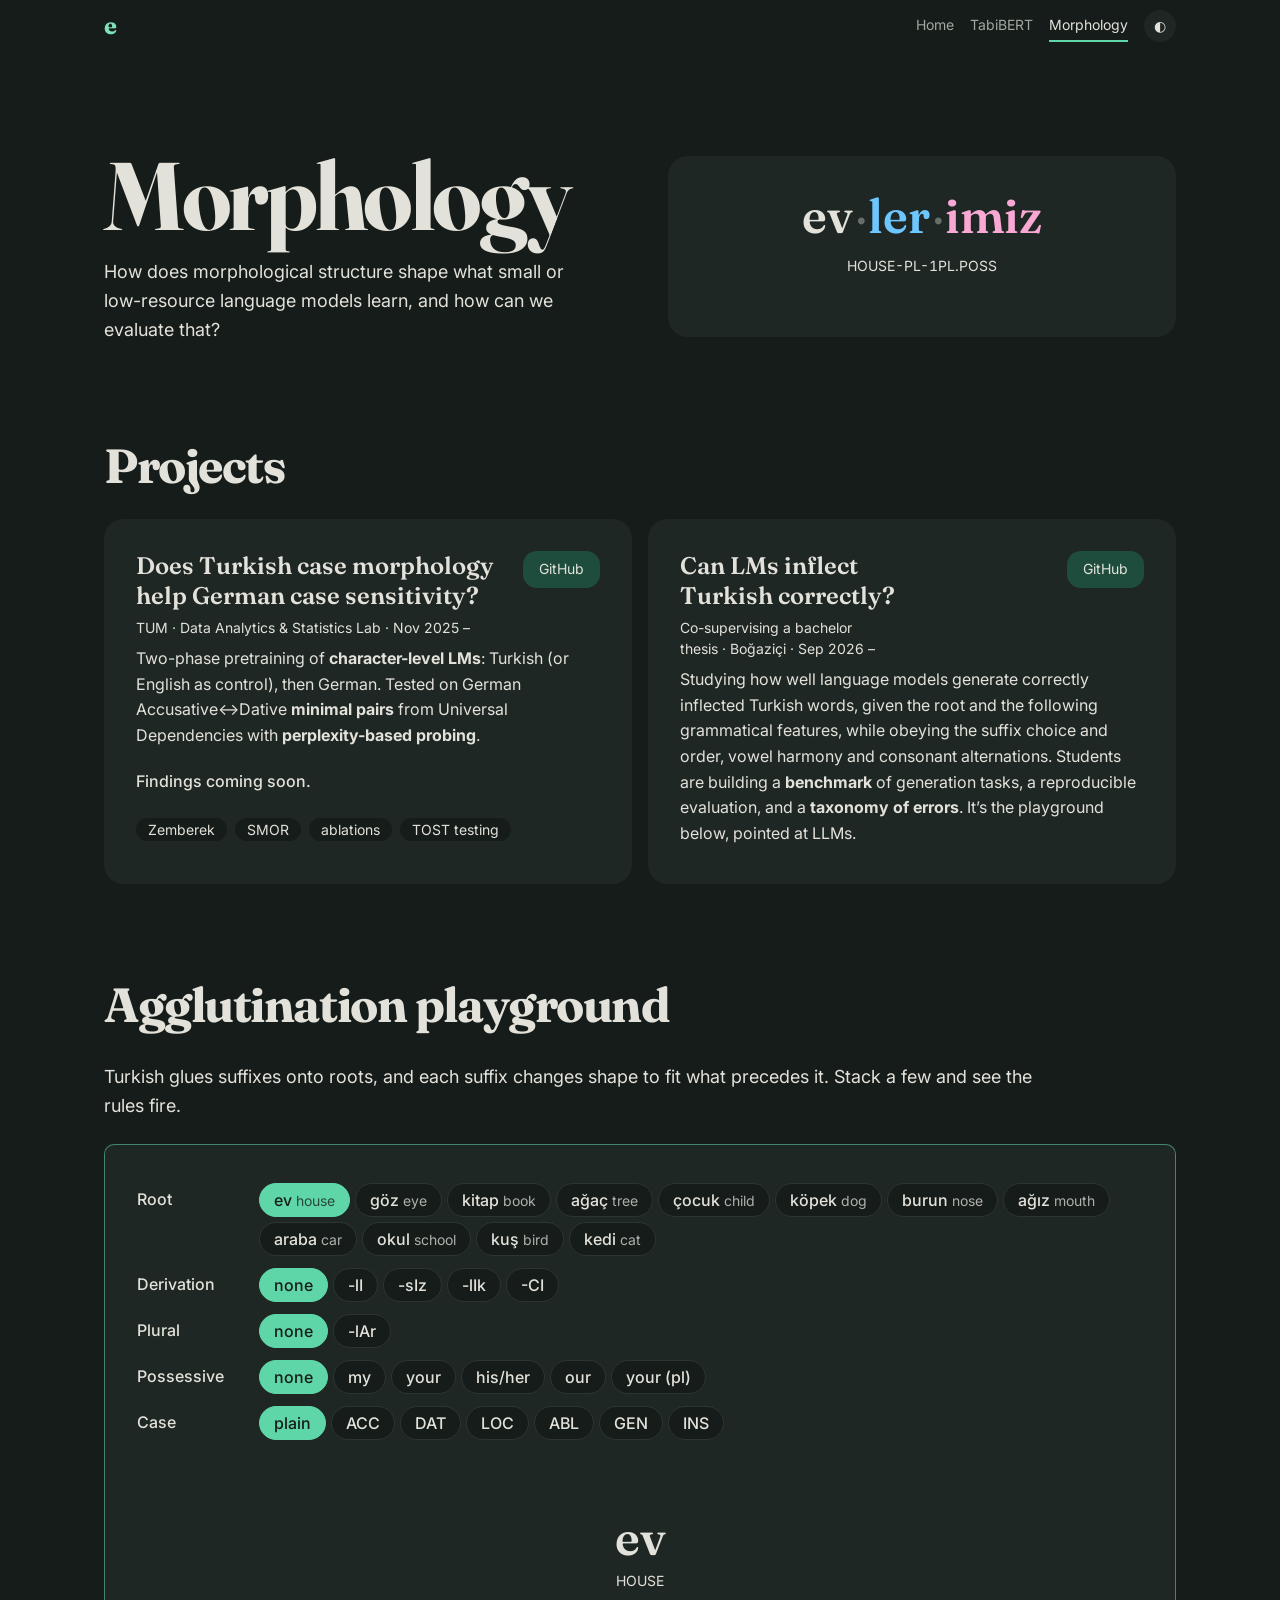
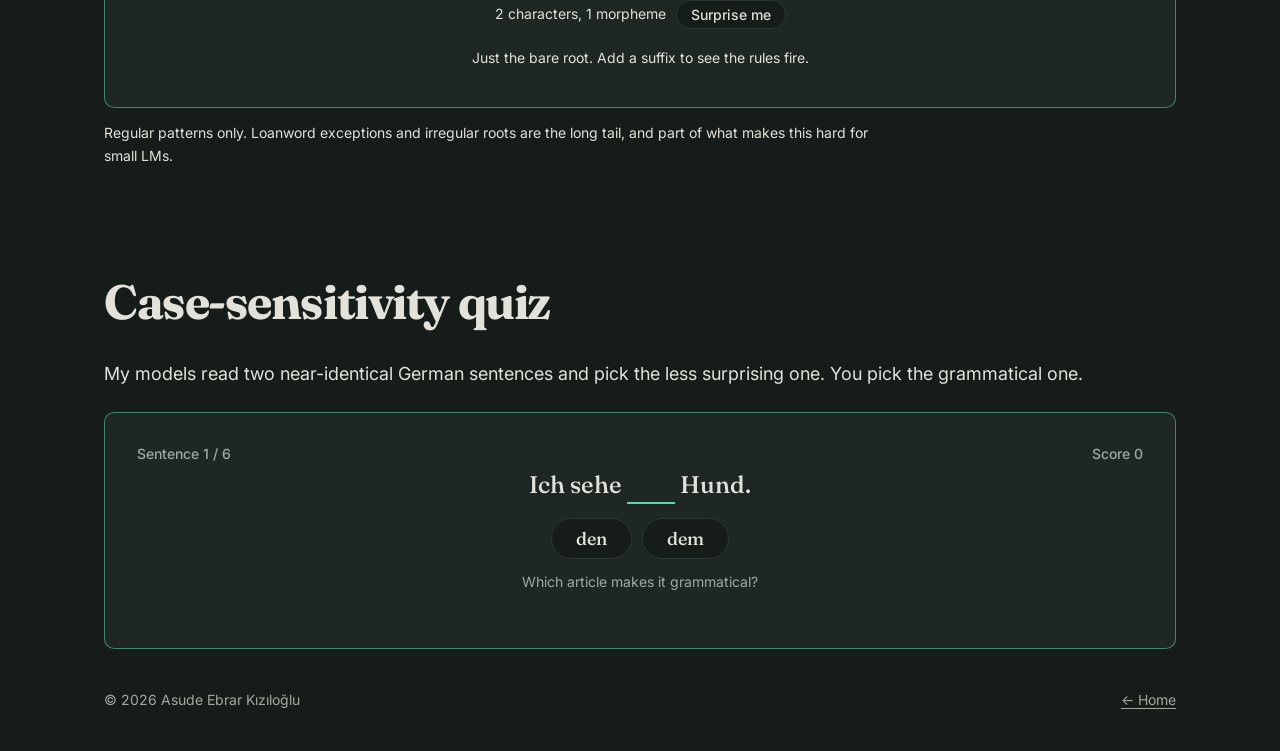
==== commit 7dddbbf0: "Palette A3: green-black ground, bone ink, mint accent (dark default, derived light theme) Co-Authore" ====
--- a/morphology.html
+++ b/morphology.html
@@ -6,8 +6,8 @@
 <title>Morphology · A. Ebrar Kızıloğlu</title>
 <meta name="description" content="Research on how morphological structure shapes what small and low-resource language models learn, with an interactive Turkish inflection playground.">
 <meta property="og:title" content="Morphology research">
-<meta name="theme-color" content="#ad8df0">
-<link rel="icon" href="data:image/svg+xml,%3Csvg xmlns='http://www.w3.org/2000/svg' viewBox='0 0 100 100'%3E%3Crect width='100' height='100' rx='22' fill='%23ad8df0'/%3E%3Ctext x='50' y='70' font-size='62' text-anchor='middle' fill='%23241a3d' font-family='Georgia,serif'%3Ee%3C/text%3E%3C/svg%3E">
+<meta name="theme-color" content="#161c1a">
+<link rel="icon" href="data:image/svg+xml,%3Csvg xmlns='http://www.w3.org/2000/svg' viewBox='0 0 100 100'%3E%3Crect width='100' height='100' rx='22' fill='%235fd6a8'/%3E%3Ctext x='50' y='70' font-size='62' text-anchor='middle' fill='%23161c1a' font-family='Georgia,serif'%3Ee%3C/text%3E%3C/svg%3E">
 <link rel="preconnect" href="https://fonts.googleapis.com">
 <link rel="preconnect" href="https://fonts.gstatic.com" crossorigin>
 <link href="https://fonts.googleapis.com/css2?family=Fraunces:opsz,wght@9..144,400;9..144,600;9..144,700&family=Inter:wght@400;500;600&display=swap" rel="stylesheet">
--- a/style.css
+++ b/style.css
@@ -1,39 +1,32 @@
 :root {
-  --bg: #f7f3ff;
-  --bg-2: #ece4fd;
-  --card: #fdfbff;
-  --ink: #241a3d;
-  --muted: #6b6188;
-  --line: #ddd0f6;
-  --accent: #ad8df0;          /* fills */
-  --accent-ink: #241a3d;      /* text on fills */
-  --accent-strong: #6a3fd0;   /* links, text accents */
-  --root: #241a3d;
-  --deriv: #b45309;
-  --plural: #0f766e;
-  --poss: #be185d;
-  --case: #6a3fd0;
-  --ok: #15803d;
-  --bad: #b91c1c;
+  /* dark ground, bone ink, one mint accent */
+  --bg: #161c1a;
+  --bg-2: #1f2725;
+  --card: #1f2725;
+  --ink: #e3e2da;
+  --muted: #a2a89f;
+  --line: #2b3532;
+  --accent: #5fd6a8;          /* fills */
+  --accent-ink: #161c1a;      /* text on fills */
+  --accent-strong: #7fe0b9;   /* links, text accents */
+  --root: #e3e2da;
+  --deriv: #f3b95f;
+  --plural: #6ec6ff;
+  --poss: #f9a8d4;
+  --case: #8fb4ff;
+  --ok: #4ade80;
+  --bad: #f87171;
   --shadow: none;
   --serif: "Fraunces", Georgia, "Times New Roman", serif;
   --sans: "Inter", system-ui, -apple-system, "Segoe UI", sans-serif;
   --mono: "Inter", system-ui, sans-serif;   /* labels use the text face; real code uses --code */
   --code: ui-monospace, "SF Mono", Menlo, Consolas, monospace; /* taste-skill-ignore: real code blocks */
 }
-@media (prefers-color-scheme: dark) {
-  :root:not([data-theme="light"]) {
-    --bg: #130d22; --bg-2: #1c1432; --card: #1a1230; --ink: #f1ecfa; --muted: #a79dc2;
-    --line: #2d2247; --accent-strong: #c4b0f7;
-    --root: #f1ecfa; --deriv: #f3b95f; --plural: #5eead4; --poss: #f9a8d4; --case: #c4b0f7;
-    --ok: #4ade80; --bad: #f87171; --shadow: 0 1px 2px rgba(0,0,0,.3), 0 8px 24px rgba(0,0,0,.25);
-  }
-}
-:root[data-theme="dark"] {
-  --bg: #130d22; --bg-2: #1c1432; --card: #1a1230; --ink: #f1ecfa; --muted: #a79dc2;
-  --line: #2d2247; --accent-strong: #c4b0f7;
-  --root: #f1ecfa; --deriv: #f3b95f; --plural: #5eead4; --poss: #f9a8d4; --case: #c4b0f7;
-  --ok: #4ade80; --bad: #f87171; --shadow: 0 1px 2px rgba(0,0,0,.3), 0 8px 24px rgba(0,0,0,.25);
+:root[data-theme="light"] {
+  --bg: #eef2ef; --bg-2: #dde7e1; --card: #f6f9f7; --ink: #161c1a; --muted: #566159;
+  --line: #c7d4cc; --accent-strong: #14684c;
+  --root: #161c1a; --deriv: #b45309; --plural: #0f766e; --poss: #be185d; --case: #2f5fd0;
+  --ok: #15803d; --bad: #b91c1c;
 }
 
 * { box-sizing: border-box; }
@@ -47,9 +40,8 @@
 .mono { font-family: var(--mono); font-variant-numeric: tabular-nums; } /* taste-skill-ignore */
 h1, h2, h3 { text-wrap: balance; }
 p { text-wrap: pretty; }
-:root { color-scheme: light dark; }
+:root { color-scheme: dark; }
 :root[data-theme="light"] { color-scheme: light; }
-:root[data-theme="dark"] { color-scheme: dark; }
 .skip { position: absolute; left: 16px; top: -48px; background: var(--accent); color: var(--accent-ink); padding: 8px 14px; border-radius: 10px; z-index: 20; text-decoration: none; font-weight: 500; }
 .skip:focus { top: 12px; }
 button, a, .chip { touch-action: manipulation; -webkit-tap-highlight-color: transparent; }
@@ -325,7 +317,7 @@
 
 /* findings placeholder */
 .card .soon { margin-top: 20px; color: var(--ink); font-weight: 500; }
-.card .links a { background: #3b2a6b; color: #fff; }
+.card .links a { background: #1f4d3d; color: #e3e2da; }
 .card .links a:hover { background: var(--accent); color: var(--accent-ink); }
 .card .links.inline { margin-top: 24px; }
 @media (max-width: 640px) { h3 { font-size: 20px; } }
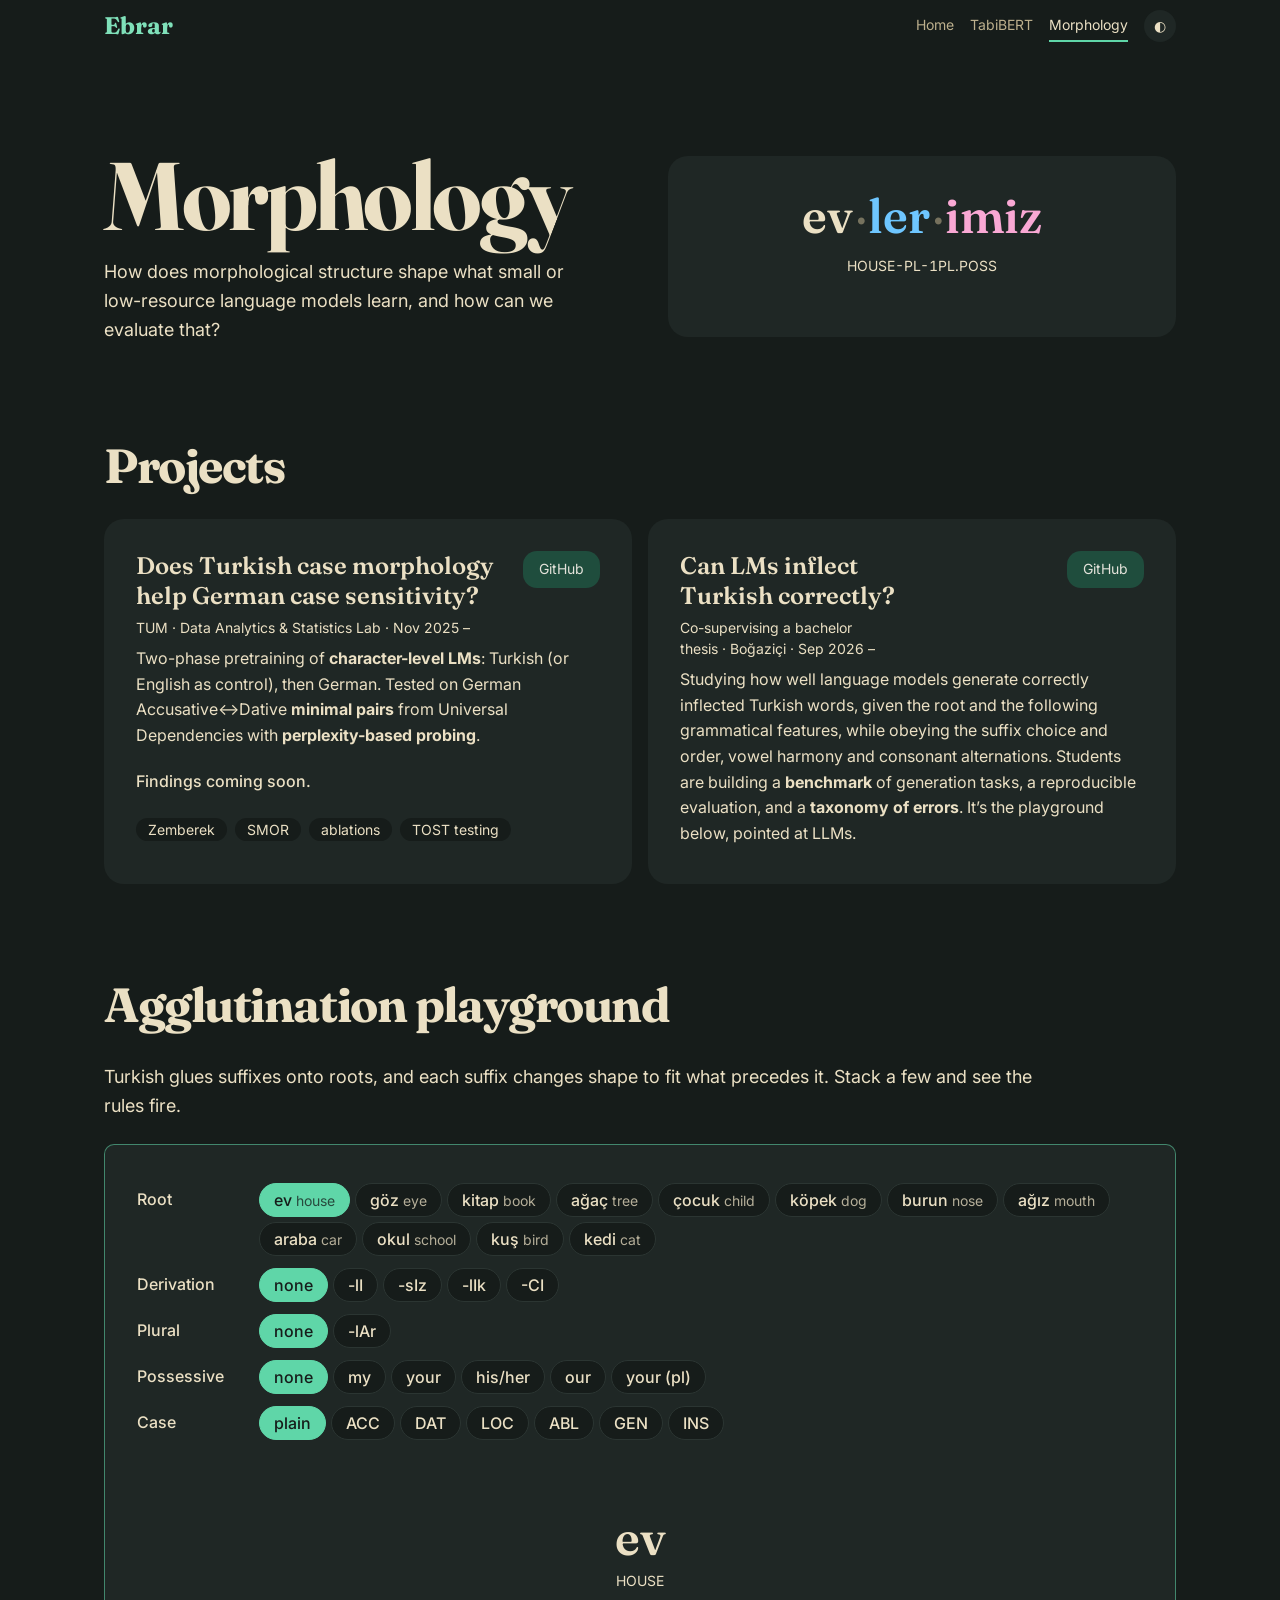
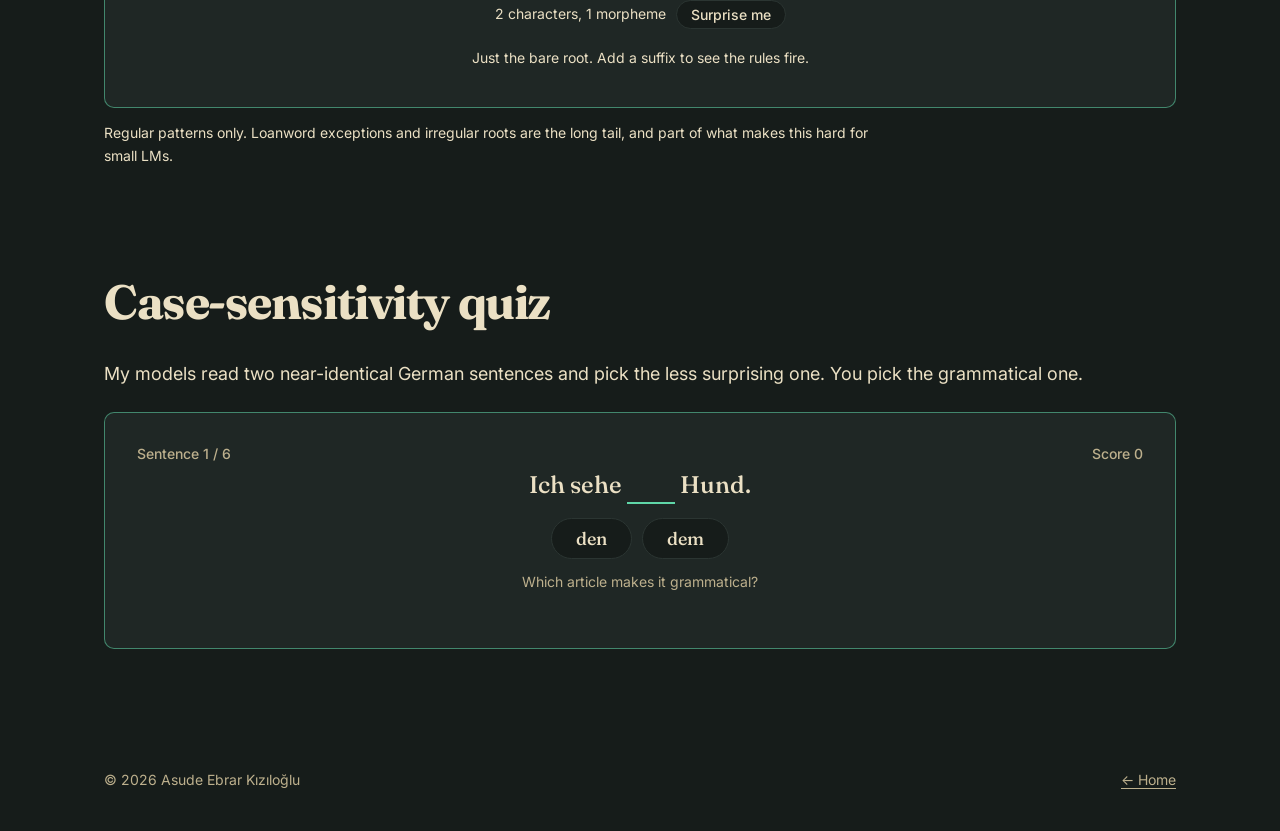
==== commit b4d8e5a1: "Warm beige text, footer word, badge colours and accessibility fixes Palette - Warm the non-green col" ====
--- a/morphology.html
+++ b/morphology.html
@@ -10,14 +10,14 @@
 <link rel="icon" href="data:image/svg+xml,%3Csvg xmlns='http://www.w3.org/2000/svg' viewBox='0 0 100 100'%3E%3Crect width='100' height='100' rx='22' fill='%235fd6a8'/%3E%3Ctext x='50' y='70' font-size='62' text-anchor='middle' fill='%23161c1a' font-family='Georgia,serif'%3Ee%3C/text%3E%3C/svg%3E">
 <link rel="preconnect" href="https://fonts.googleapis.com">
 <link rel="preconnect" href="https://fonts.gstatic.com" crossorigin>
-<link href="https://fonts.googleapis.com/css2?family=Fraunces:opsz,wght@9..144,400;9..144,600;9..144,700&family=Inter:wght@400;500;600&display=swap" rel="stylesheet">
+<link href="https://fonts.googleapis.com/css2?family=Fraunces:opsz,wght@9..144,400;9..144,600;9..144,700&family=Inter:wght@400;500;600;700&display=swap" rel="stylesheet">
 <link rel="stylesheet" href="style.css">
 </head>
 <body>
 <a class="skip" href="#main">Skip to content</a>
 
 <header class="nav">
-  <a class="brand" href="./" aria-label="Home">e</a>
+  <a class="brand" href="./" aria-label="Home">Ebrar</a>
   <nav aria-label="Pages">
     <a href="./">Home</a>
     <a href="tabibert.html">TabiBERT</a>
@@ -33,8 +33,8 @@
     <h1>Morphology</h1>
     <p class="sec-lede">How does morphological structure shape what small or low-resource language models learn, and how can we evaluate that?</p>
   </div>
-  <div class="stage" aria-live="polite">
-    <div class="stage-word" id="heroWord" aria-label="Animated Turkish word"></div>
+  <div class="stage">
+    <div class="stage-word" id="heroWord" role="img" aria-label="evlerimizde, a Turkish word built from the root ev plus three suffixes"></div>
     <div class="stage-gloss mono" id="heroGloss"></div>
     <div class="stage-trans" id="heroTrans"></div>
   </div>
--- a/style.css
+++ b/style.css
@@ -3,13 +3,13 @@
   --bg: #161c1a;
   --bg-2: #1f2725;
   --card: #1f2725;
-  --ink: #e3e2da;
-  --muted: #a2a89f;
+  --ink: #ebe0c4;
+  --muted: #bdb08d;
   --line: #2b3532;
   --accent: #5fd6a8;          /* fills */
   --accent-ink: #161c1a;      /* text on fills */
   --accent-strong: #7fe0b9;   /* links, text accents */
-  --root: #e3e2da;
+  --root: #ebe0c4;
   --deriv: #f3b95f;
   --plural: #6ec6ff;
   --poss: #f9a8d4;
@@ -23,9 +23,9 @@
   --code: ui-monospace, "SF Mono", Menlo, Consolas, monospace; /* taste-skill-ignore: real code blocks */
 }
 :root[data-theme="light"] {
-  --bg: #eef2ef; --bg-2: #dde7e1; --card: #f6f9f7; --ink: #161c1a; --muted: #566159;
-  --line: #c7d4cc; --accent-strong: #14684c;
-  --root: #161c1a; --deriv: #b45309; --plural: #0f766e; --poss: #be185d; --case: #2f5fd0;
+  --bg: #f1ebd9; --bg-2: #e4dcc4; --card: #f8f3e5; --ink: #1c211e; --muted: #5a5643;
+  --line: #d3c9ae; --accent-strong: #14684c;
+  --root: #1c211e; --deriv: #b45309; --plural: #0f766e; --poss: #be185d; --case: #2f5fd0;
   --ok: #15803d; --bad: #b91c1c;
 }
 
@@ -235,7 +235,7 @@
 @media (max-width: 640px) { .contact { display: block; } .contact h2 { margin-bottom: 20px; } }
 .contact p { color: var(--ink); font-size: 18px; margin: 0 0 24px; }
 .big-btn { font-size: 18px; padding: 14px 32px; transition: transform .15s ease-out; background: var(--accent); color: var(--accent-ink); border-color: var(--accent); text-decoration: none; display: inline-block; font-weight: 500; }
-.foot { display: flex; flex-wrap: wrap; gap: 8px 24px; justify-content: space-between; padding-top: 40px; padding-bottom: 40px; font-size: 14px; color: var(--muted); }
+.foot { display: flex; flex-wrap: wrap; gap: 8px 24px; justify-content: space-between; padding-top: 120px; padding-bottom: 40px; font-size: 14px; color: var(--muted); }
 
 :focus-visible { outline: 3px solid var(--accent-strong); outline-offset: 2px; }
 @media (prefers-reduced-motion: reduce) {
@@ -288,7 +288,7 @@
   .places img { border-radius: 22px; }
   .big-btn { display: block; text-align: center; font-size: 16px; padding: 16px 20px; overflow-wrap: anywhere; }
   .contact { padding-bottom: 32px; }
-  .foot { padding-top: 24px; padding-bottom: calc(24px + env(safe-area-inset-bottom)); }
+  .foot { padding-top: 96px; padding-bottom: calc(24px + env(safe-area-inset-bottom)); }
   .chip, .btn { min-height: 40px; }
 }
 @media (prefers-reduced-motion: reduce) {
@@ -367,3 +367,18 @@
   .model-head img { max-width: 160px; border-radius: 28px; }
 }
 @media (max-width: 640px) { pre { white-space: pre-wrap; overflow-wrap: anywhere; font-size: 13px; } }
+
+/* news badges borrow the morpheme colours from the playground */
+.badge.b-talk { background: var(--plural); color: var(--bg); }
+.badge.b-collab { background: var(--poss); color: var(--bg); }
+.badge.b-paper { background: var(--deriv); color: var(--bg); }
+
+/* home footer: the word builds itself, the page's one live moment */
+.foot-word { flex-basis: 100%; margin-bottom: 48px; }
+.foot-word .stage-word { font-size: clamp(40px, 8vw, 104px); line-height: 1; font-weight: 700; letter-spacing: -.03em; text-align: left; min-height: 1.1em; }
+.foot-word .stage-gloss { font-size: 16px; margin-top: 16px; }
+.foot-word .stage-trans { font-size: 20px; text-align: left; }
+.foot-word .stage-gloss { text-align: left; }
+
+@media (max-width: 640px) { .foot-word .stage-trans { font-size: 18px; } }
+.big-btn { border-radius: 14px; }
